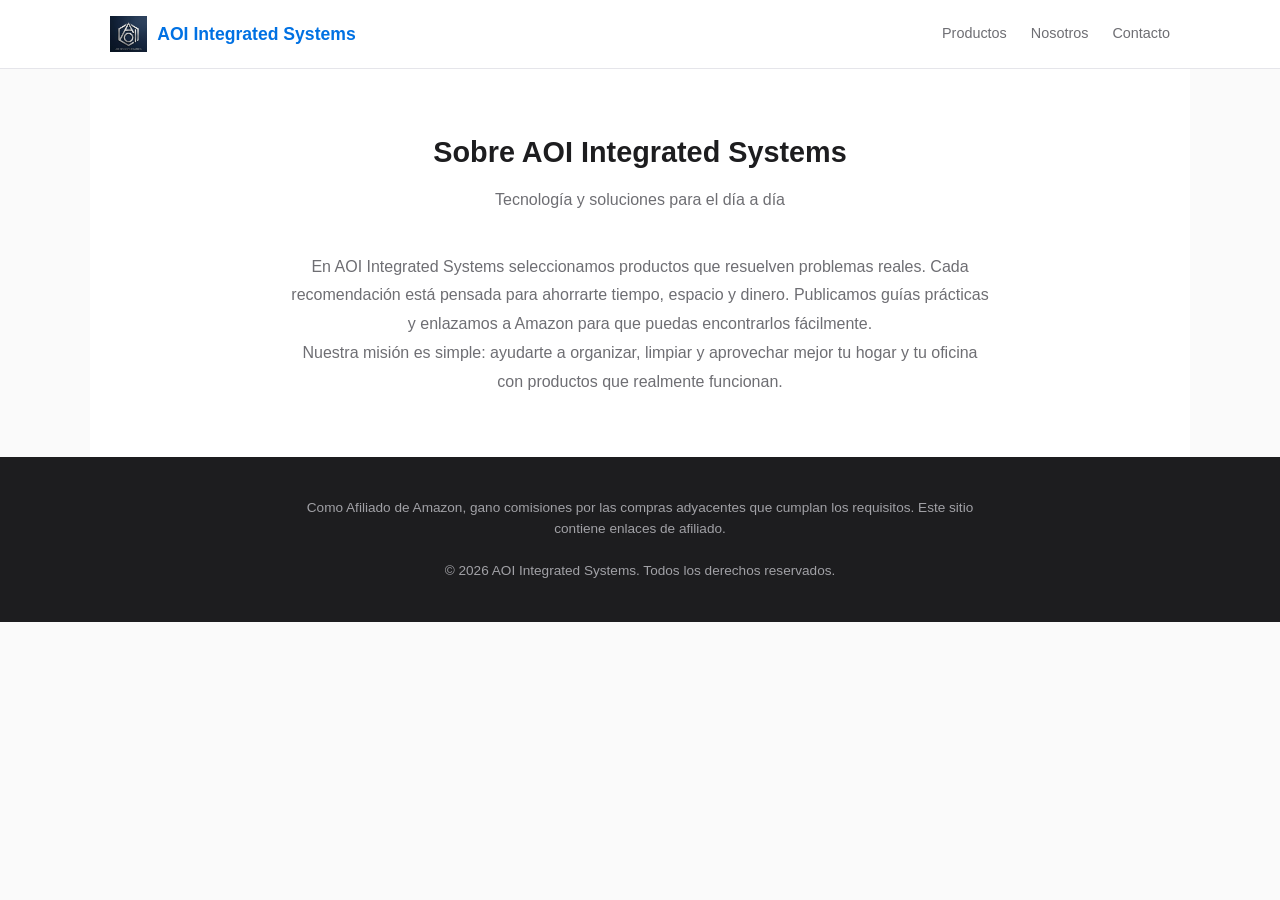
==== nosotros.html @ bb943eaf "pagina web" ====
﻿<!DOCTYPE html>
<html lang="es">
<head>
<meta charset="UTF-8">
<meta name="viewport" content="width=device-width, initial-scale=1.0">
<title>Sobre Nosotros | AOI Integrated Systems</title>
<link rel="icon" type="image/png" href="img/favicon.png">
<link rel="stylesheet" href="css/style.css">
</head>
<body>

<nav class="nav">
<div class="nav-inner">
<a href="index.html" class="logo">
<img src="img/logo.png" alt="AOI Integrated Systems">
<span>AOI Integrated Systems</span>
</a>
<div class="nav-links">
<a href="productos.html">Productos</a>
<a href="nosotros.html">Nosotros</a>
<a href="index.html#contacto">Contacto</a>
</div>
</div>
</nav>

<section class="section about">
<h2>Sobre AOI Integrated Systems</h2>
<p class="subtitle">Tecnología y soluciones para el día a día</p>
<div class="about-content">
<p>En AOI Integrated Systems seleccionamos productos que resuelven problemas reales. Cada recomendación está pensada para ahorrarte tiempo, espacio y dinero. Publicamos guías prácticas y enlazamos a Amazon para que puedas encontrarlos fácilmente.</p>
<p>Nuestra misión es simple: ayudarte a organizar, limpiar y aprovechar mejor tu hogar y tu oficina con productos que realmente funcionan.</p>
</div>
</section>

<footer>
<p class="disclosure">Como Afiliado de Amazon, gano comisiones por las compras adyacentes que cumplan los requisitos. Este sitio contiene enlaces de afiliado.</p>
<p>© 2026 AOI Integrated Systems. Todos los derechos reservados.</p>
</footer>

<script src="js/main.js"></script>
</body>
</html>
---- css/style.css ----
﻿* { margin: 0; padding: 0; box-sizing: border-box; }
body { font-family: -apple-system, BlinkMacSystemFont, 'Segoe UI', Roboto, sans-serif; background: #fafafa; color: #1d1d1f; line-height: 1.6; }
a { text-decoration: none; color: inherit; }
.nav { background: #fff; border-bottom: 1px solid #e5e5ea; position: sticky; top: 0; z-index: 100; }
.nav-inner { max-width: 1100px; margin: 0 auto; padding: 16px 20px; display: flex; justify-content: space-between; align-items: center; }
.logo { display: flex; align-items: center; gap: 10px; font-weight: 700; font-size: 1.1rem; color: #1d1d1f; }
.logo img { height: 36px; }
.logo span { color: #0071e3; }
.nav-links { display: flex; gap: 24px; font-size: 0.9rem; color: #6e6e73; }
.nav-links a:hover { color: #0071e3; }
.hero { background: linear-gradient(135deg, #1d1d1f 0%, #2d2d30 100%); color: #fff; padding: 80px 20px; text-align: center; }
.hero h1 { font-size: 2.5rem; margin-bottom: 16px; line-height: 1.2; }
.hero p { font-size: 1.1rem; color: #a1a1a6; max-width: 600px; margin: 0 auto 32px; }
.btn-primary { display: inline-block; background: #0071e3; color: #fff; padding: 14px 32px; border-radius: 12px; font-weight: 600; font-size: 1rem; transition: background 0.2s; }
.btn-primary:hover { background: #0077ed; }
.btn-secondary { display: inline-block; background: transparent; color: #0071e3; padding: 12px 24px; border: 2px solid #0071e3; border-radius: 10px; font-weight: 600; font-size: 0.95rem; transition: all 0.2s; margin-top: 20px; }
.btn-secondary:hover { background: #0071e3; color: #fff; }
.section { max-width: 1100px; margin: 0 auto; padding: 60px 20px; }
.section h2 { font-size: 1.8rem; margin-bottom: 12px; text-align: center; }
.section .subtitle { text-align: center; color: #6e6e73; margin-bottom: 40px; font-size: 1rem; }
.about { background: #fff; }
.about-content { max-width: 700px; margin: 0 auto; text-align: center; color: #6e6e73; font-size: 1rem; line-height: 1.8; }
.grid { display: grid; grid-template-columns: repeat(auto-fill, minmax(260px, 1fr)); gap: 24px; }
.card { background: #fff; border-radius: 16px; overflow: hidden; box-shadow: 0 2px 12px rgba(0,0,0,0.06); transition: transform 0.2s, box-shadow 0.2s; display: flex; flex-direction: column; }
.card:hover { transform: translateY(-4px); box-shadow: 0 8px 24px rgba(0,0,0,0.1); }
.card img { width: 100%; height: 220px; object-fit: cover; background: #e5e5ea; }
.card-body { padding: 20px; flex: 1; display: flex; flex-direction: column; }
.card .tag { display: inline-block; background: #e8f0fe; color: #0071e3; font-size: 0.75rem; font-weight: 600; padding: 4px 10px; border-radius: 20px; margin-bottom: 10px; align-self: flex-start; }
.card h3 { font-size: 1.05rem; margin-bottom: 8px; line-height: 1.3; }
.card p { font-size: 0.9rem; color: #6e6e73; margin-bottom: 16px; flex: 1; }
.btn { display: inline-block; background: #0071e3; color: #fff; text-decoration: none; padding: 10px 18px; border-radius: 10px; text-align: center; font-weight: 600; font-size: 0.9rem; transition: background 0.2s; }
.btn:hover { background: #0077ed; }
.blog { background: #f5f5f7; }
.blog-grid { display: grid; grid-template-columns: repeat(auto-fill, minmax(280px, 1fr)); gap: 20px; }
.blog-card { background: #fff; padding: 24px; border-radius: 14px; box-shadow: 0 2px 8px rgba(0,0,0,0.05); transition: transform 0.2s; }
.blog-card:hover { transform: translateY(-3px); }
.blog-card h4 { font-size: 1rem; margin-bottom: 8px; line-height: 1.4; }
.blog-card p { font-size: 0.85rem; color: #6e6e73; margin-bottom: 12px; }
.blog-card .read { color: #0071e3; font-size: 0.85rem; font-weight: 600; }
.contact { background: #fff; text-align: center; }
.contact p { color: #6e6e73; margin-bottom: 24px; }
.social { display: flex; justify-content: center; gap: 16px; flex-wrap: wrap; }
.social a { display: inline-block; padding: 10px 20px; border: 1px solid #e5e5ea; border-radius: 10px; font-size: 0.9rem; color: #1d1d1f; transition: all 0.2s; }
.social a:hover { border-color: #0071e3; color: #0071e3; }
footer { background: #1d1d1f; color: #a1a1a6; padding: 40px 20px; text-align: center; font-size: 0.85rem; }
footer .disclosure { max-width: 700px; margin: 0 auto 20px; line-height: 1.6; }
@media (max-width: 768px) {
  .hero h1 { font-size: 1.8rem; }
  .nav-links { display: none; }
  .section h2 { font-size: 1.5rem; }
}
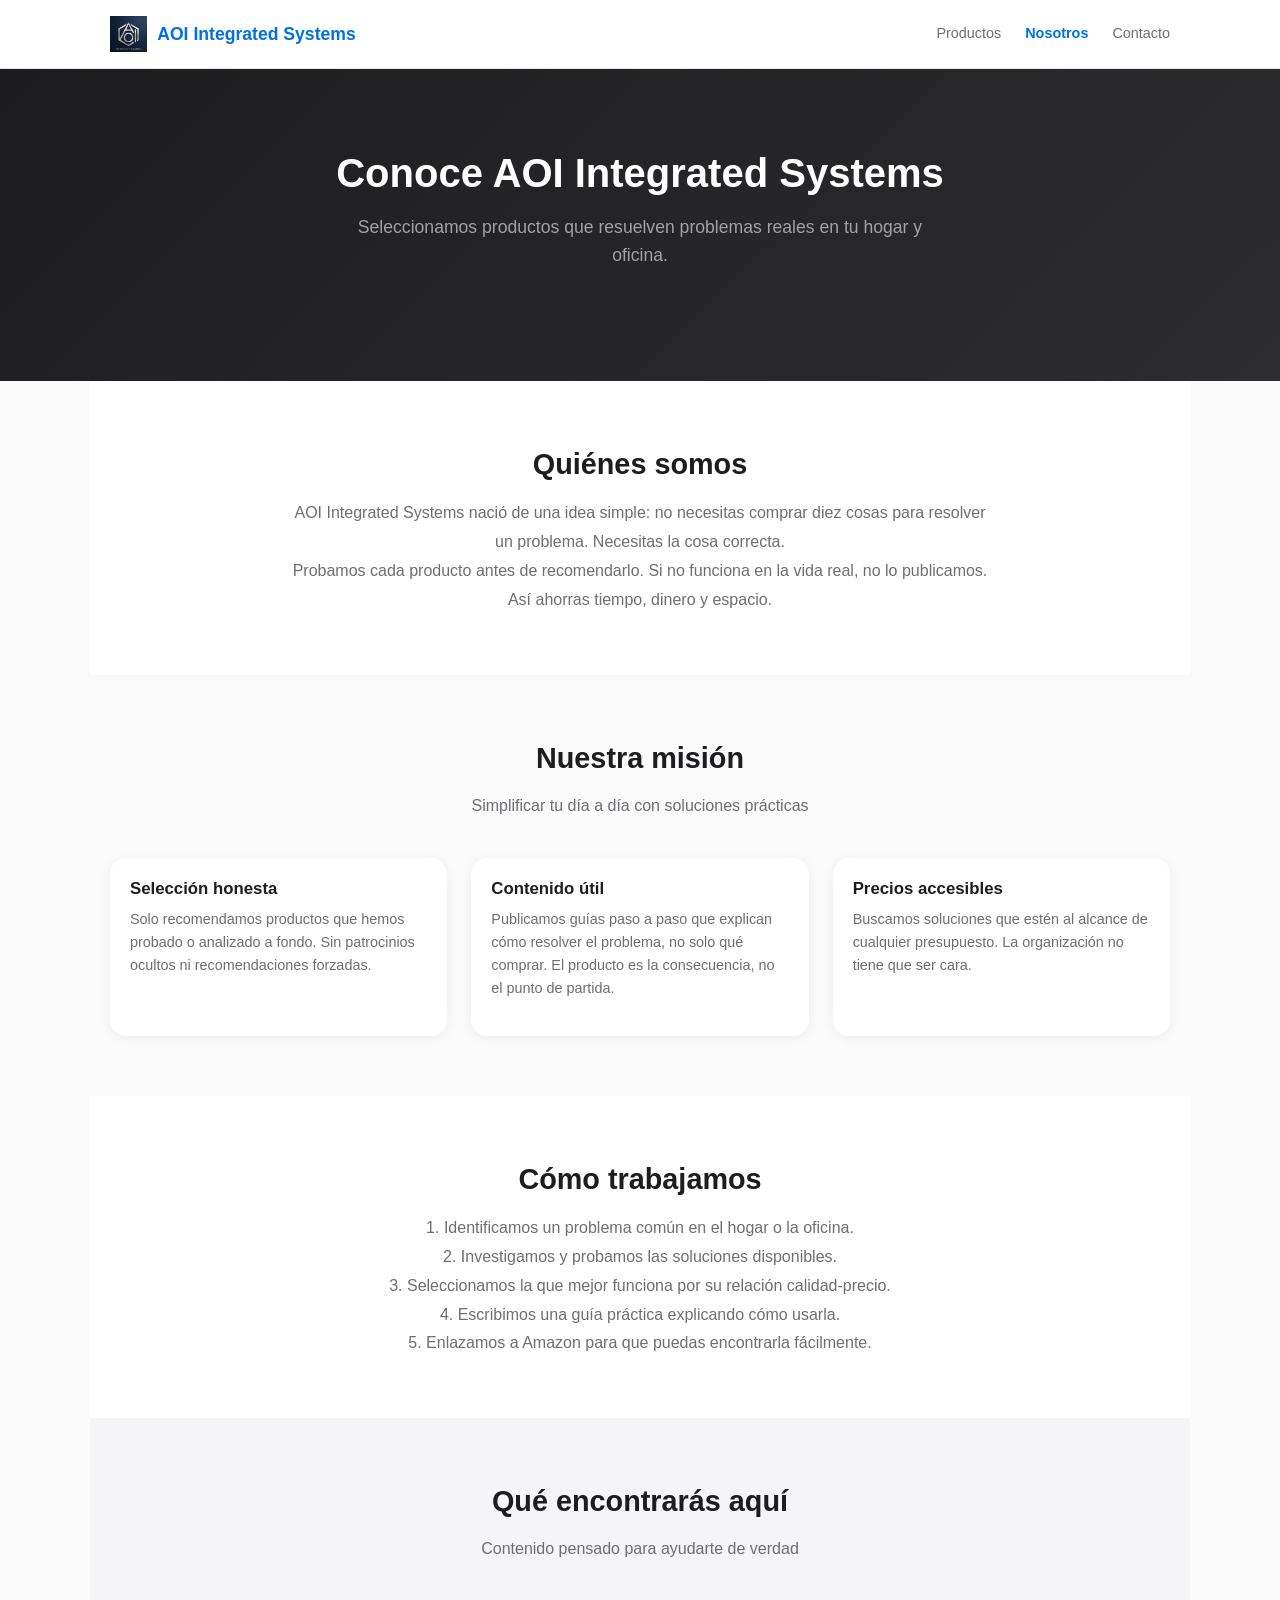
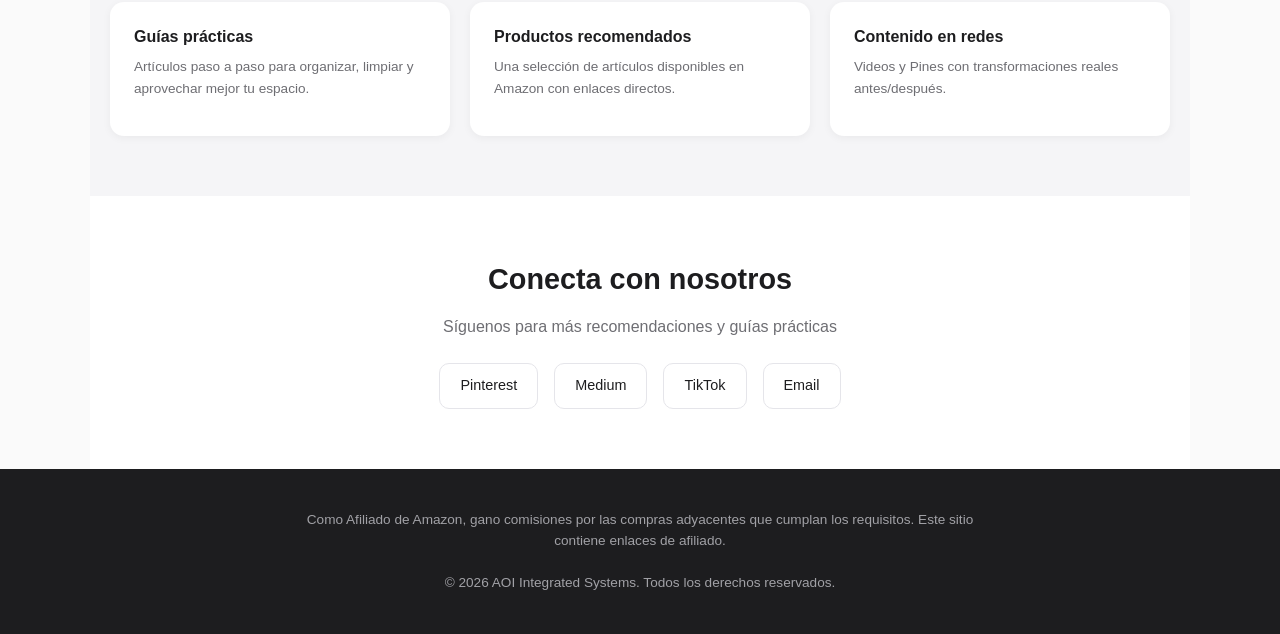
==== commit 5b7cbb72: "mejoras" ====
--- a/nosotros.html
+++ b/nosotros.html
@@ -4,39 +4,92 @@
 <meta charset="UTF-8">
 <meta name="viewport" content="width=device-width, initial-scale=1.0">
 <title>Sobre Nosotros | AOI Integrated Systems</title>
+<meta name="description" content="Conoce la misión, los valores y el proceso de AOI Integrated Systems.">
 <link rel="icon" type="image/png" href="img/favicon.png">
 <link rel="stylesheet" href="css/style.css">
 </head>
 <body>
 
-<nav class="nav">
-<div class="nav-inner">
-<a href="index.html" class="logo">
-<img src="img/logo.png" alt="AOI Integrated Systems">
-<span>AOI Integrated Systems</span>
-</a>
-<div class="nav-links">
-<a href="productos.html">Productos</a>
-<a href="nosotros.html">Nosotros</a>
-<a href="index.html#contacto">Contacto</a>
-</div>
-</div>
-</nav>
+<section class="hero">
+<h1>Conoce AOI Integrated Systems</h1>
+<p>Seleccionamos productos que resuelven problemas reales en tu hogar y oficina.</p>
+</section>
 
 <section class="section about">
-<h2>Sobre AOI Integrated Systems</h2>
-<p class="subtitle">Tecnología y soluciones para el día a día</p>
+<h2>Quiénes somos</h2>
 <div class="about-content">
-<p>En AOI Integrated Systems seleccionamos productos que resuelven problemas reales. Cada recomendación está pensada para ahorrarte tiempo, espacio y dinero. Publicamos guías prácticas y enlazamos a Amazon para que puedas encontrarlos fácilmente.</p>
-<p>Nuestra misión es simple: ayudarte a organizar, limpiar y aprovechar mejor tu hogar y tu oficina con productos que realmente funcionan.</p>
+<p>AOI Integrated Systems nació de una idea simple: no necesitas comprar diez cosas para resolver un problema. Necesitas la cosa correcta.</p>
+<p>Probamos cada producto antes de recomendarlo. Si no funciona en la vida real, no lo publicamos. Así ahorras tiempo, dinero y espacio.</p>
 </div>
 </section>
 
-<footer>
-<p class="disclosure">Como Afiliado de Amazon, gano comisiones por las compras adyacentes que cumplan los requisitos. Este sitio contiene enlaces de afiliado.</p>
-<p>© 2026 AOI Integrated Systems. Todos los derechos reservados.</p>
-</footer>
+<section class="section">
+<h2>Nuestra misión</h2>
+<p class="subtitle">Simplificar tu día a día con soluciones prácticas</p>
+<div class="grid">
+<div class="card">
+<div class="card-body">
+<h3>Selección honesta</h3>
+<p>Solo recomendamos productos que hemos probado o analizado a fondo. Sin patrocinios ocultos ni recomendaciones forzadas.</p>
+</div>
+</div>
+<div class="card">
+<div class="card-body">
+<h3>Contenido útil</h3>
+<p>Publicamos guías paso a paso que explican cómo resolver el problema, no solo qué comprar. El producto es la consecuencia, no el punto de partida.</p>
+</div>
+</div>
+<div class="card">
+<div class="card-body">
+<h3>Precios accesibles</h3>
+<p>Buscamos soluciones que estén al alcance de cualquier presupuesto. La organización no tiene que ser cara.</p>
+</div>
+</div>
+</div>
+</section>
 
+<section class="section about">
+<h2>Cómo trabajamos</h2>
+<div class="about-content">
+<p>1. Identificamos un problema común en el hogar o la oficina.</p>
+<p>2. Investigamos y probamos las soluciones disponibles.</p>
+<p>3. Seleccionamos la que mejor funciona por su relación calidad-precio.</p>
+<p>4. Escribimos una guía práctica explicando cómo usarla.</p>
+<p>5. Enlazamos a Amazon para que puedas encontrarla fácilmente.</p>
+</div>
+</section>
+
+<section class="section blog">
+<h2>Qué encontrarás aquí</h2>
+<p class="subtitle">Contenido pensado para ayudarte de verdad</p>
+<div class="blog-grid">
+<div class="blog-card">
+<h4>Guías prácticas</h4>
+<p>Artículos paso a paso para organizar, limpiar y aprovechar mejor tu espacio.</p>
+</div>
+<div class="blog-card">
+<h4>Productos recomendados</h4>
+<p>Una selección de artículos disponibles en Amazon con enlaces directos.</p>
+</div>
+<div class="blog-card">
+<h4>Contenido en redes</h4>
+<p>Videos y Pines con transformaciones reales antes/después.</p>
+</div>
+</div>
+</section>
+
+<section class="section contact">
+<h2>Conecta con nosotros</h2>
+<p>Síguenos para más recomendaciones y guías prácticas</p>
+<div class="social">
+<a href="TU_PINTEREST" target="_blank" rel="noopener">Pinterest</a>
+<a href="TU_MEDIUM" target="_blank" rel="noopener">Medium</a>
+<a href="TU_TIKTOK" target="_blank" rel="noopener">TikTok</a>
+<a href="mailto:TU_EMAIL">Email</a>
+</div>
+</section>
+
+<script src="js/layout.js"></script>
 <script src="js/main.js"></script>
 </body>
 </html>
--- a/css/style.css
+++ b/css/style.css
@@ -49,3 +49,5 @@
   .nav-links { display: none; }
   .section h2 { font-size: 1.5rem; }
 }
+
+.nav-links a.active { color: #0071e3; font-weight: 600; }
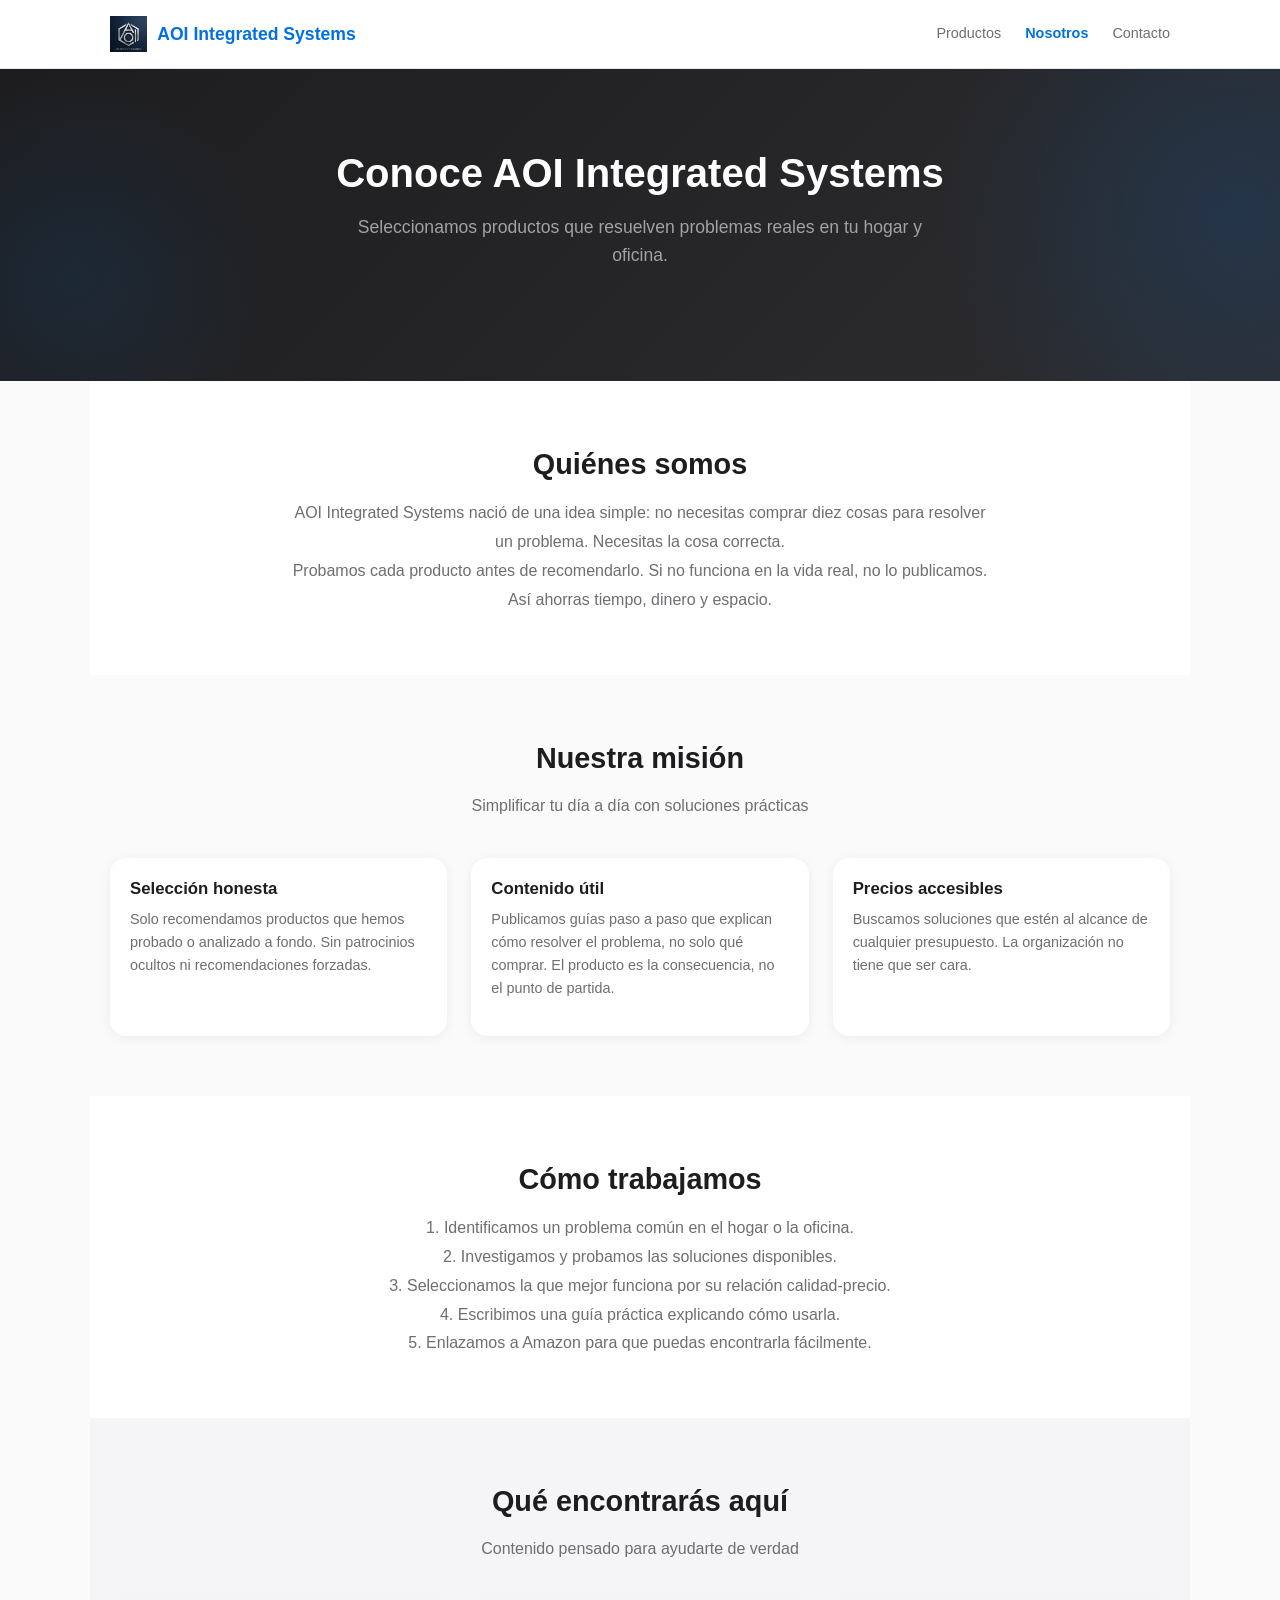
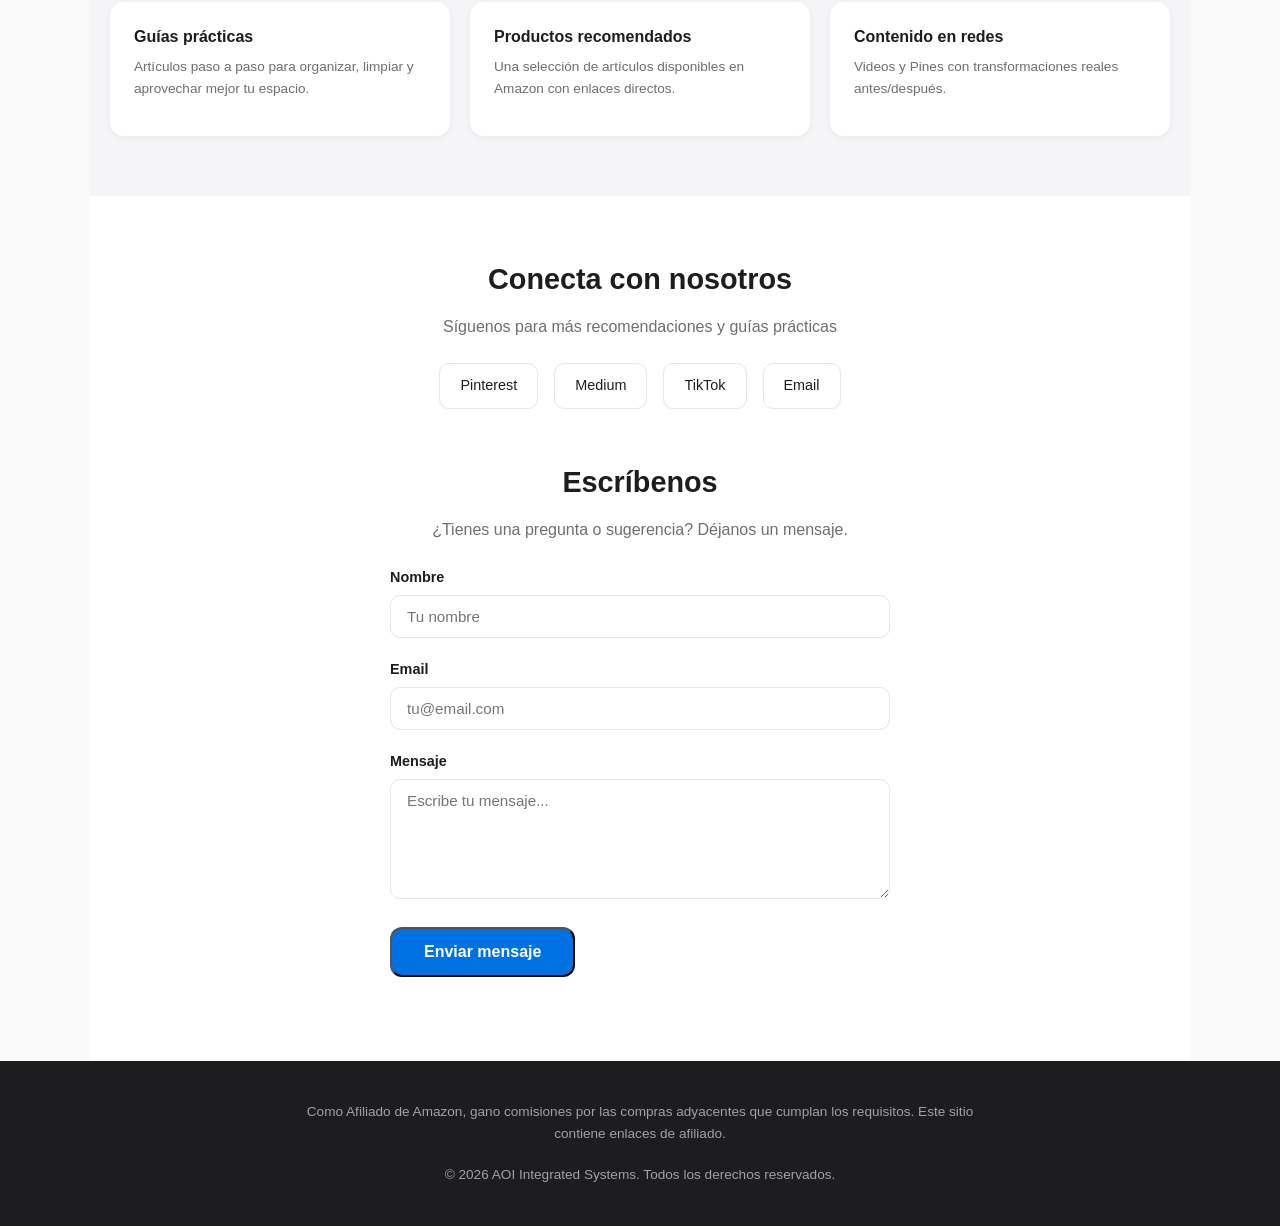
==== commit 9fe79d2c: "ajustes envio correo" ====
--- a/nosotros.html
+++ b/nosotros.html
@@ -78,18 +78,27 @@
 </div>
 </section>
 
-<section class="section contact">
+<section class="section contact" id="contacto">
 <h2>Conecta con nosotros</h2>
 <p>Síguenos para más recomendaciones y guías prácticas</p>
-<div class="social">
-<a href="TU_PINTEREST" target="_blank" rel="noopener">Pinterest</a>
-<a href="TU_MEDIUM" target="_blank" rel="noopener">Medium</a>
-<a href="TU_TIKTOK" target="_blank" rel="noopener">TikTok</a>
-<a href="mailto:TU_EMAIL">Email</a>
-</div>
+<div class="social" id="contacto-redes"></div>
+
+<h2 style="margin-top: 50px;">Escríbenos</h2>
+<p>¿Tienes una pregunta o sugerencia? Déjanos un mensaje.</p>
+<div id="formulario-contacto"></div>
 </section>
 
 <script src="js/layout.js"></script>
+<script src="js/productos.js"></script>
+<script src="js/guias.js"></script>
+<script src="js/contacto.js"></script>
+<script src="js/formulario.js"></script>
 <script src="js/main.js"></script>
+<script>
+  renderProductos('productos-destacados', 4);
+  renderGuias('guias-carrusel');
+  renderContacto('contacto-redes');
+  renderFormularioContacto('formulario-contacto');
+</script>
 </body>
 </html>
--- a/css/style.css
+++ b/css/style.css
@@ -8,9 +8,14 @@
 .logo span { color: #0071e3; }
 .nav-links { display: flex; gap: 24px; font-size: 0.9rem; color: #6e6e73; }
 .nav-links a:hover { color: #0071e3; }
-.hero { background: linear-gradient(135deg, #1d1d1f 0%, #2d2d30 100%); color: #fff; padding: 80px 20px; text-align: center; }
+.nav-links a.active { color: #0071e3; font-weight: 600; }
+.hero { background: linear-gradient(135deg, #1d1d1f 0%, #2d2d30 100%); color: #fff; padding: 80px 20px; text-align: center; position: relative; overflow: hidden; }
+.hero::before { content: ''; position: absolute; top: -50%; right: -20%; width: 600px; height: 600px; background: radial-gradient(circle, rgba(0,113,227,0.15) 0%, transparent 70%); border-radius: 50%; }
+.hero::after { content: ''; position: absolute; bottom: -30%; left: -10%; width: 400px; height: 400px; background: radial-gradient(circle, rgba(0,113,227,0.1) 0%, transparent 70%); border-radius: 50%; }
+.hero-content { position: relative; z-index: 2; }
 .hero h1 { font-size: 2.5rem; margin-bottom: 16px; line-height: 1.2; }
 .hero p { font-size: 1.1rem; color: #a1a1a6; max-width: 600px; margin: 0 auto 32px; }
+.hero .badge { display: inline-block; background: rgba(0,113,227,0.2); color: #4da3ff; padding: 6px 16px; border-radius: 20px; font-size: 0.85rem; font-weight: 600; margin-bottom: 20px; border: 1px solid rgba(0,113,227,0.3); }
 .btn-primary { display: inline-block; background: #0071e3; color: #fff; padding: 14px 32px; border-radius: 12px; font-weight: 600; font-size: 1rem; transition: background 0.2s; }
 .btn-primary:hover { background: #0077ed; }
 .btn-secondary { display: inline-block; background: transparent; color: #0071e3; padding: 12px 24px; border: 2px solid #0071e3; border-radius: 10px; font-weight: 600; font-size: 0.95rem; transition: all 0.2s; margin-top: 20px; }
@@ -21,13 +26,15 @@
 .about { background: #fff; }
 .about-content { max-width: 700px; margin: 0 auto; text-align: center; color: #6e6e73; font-size: 1rem; line-height: 1.8; }
 .grid { display: grid; grid-template-columns: repeat(auto-fill, minmax(260px, 1fr)); gap: 24px; }
-.card { background: #fff; border-radius: 16px; overflow: hidden; box-shadow: 0 2px 12px rgba(0,0,0,0.06); transition: transform 0.2s, box-shadow 0.2s; display: flex; flex-direction: column; }
+.card { background: #fff; border-radius: 16px; overflow: hidden; box-shadow: 0 2px 12px rgba(0,0,0,0.06); transition: transform 0.2s, box-shadow 0.2s; display: flex; flex-direction: column; position: relative; }
 .card:hover { transform: translateY(-4px); box-shadow: 0 8px 24px rgba(0,0,0,0.1); }
 .card img { width: 100%; height: 220px; object-fit: cover; background: #e5e5ea; }
 .card-body { padding: 20px; flex: 1; display: flex; flex-direction: column; }
 .card .tag { display: inline-block; background: #e8f0fe; color: #0071e3; font-size: 0.75rem; font-weight: 600; padding: 4px 10px; border-radius: 20px; margin-bottom: 10px; align-self: flex-start; }
 .card h3 { font-size: 1.05rem; margin-bottom: 8px; line-height: 1.3; }
 .card p { font-size: 0.9rem; color: #6e6e73; margin-bottom: 16px; flex: 1; }
+.card .badge-seller { position: absolute; top: 12px; right: 12px; background: #ff9500; color: #fff; font-size: 0.7rem; font-weight: 700; padding: 4px 10px; border-radius: 6px; z-index: 2; text-transform: uppercase; letter-spacing: 0.5px; }
+.card .badge-new { position: absolute; top: 12px; right: 12px; background: #34c759; color: #fff; font-size: 0.7rem; font-weight: 700; padding: 4px 10px; border-radius: 6px; z-index: 2; text-transform: uppercase; letter-spacing: 0.5px; }
 .btn { display: inline-block; background: #0071e3; color: #fff; text-decoration: none; padding: 10px 18px; border-radius: 10px; text-align: center; font-weight: 600; font-size: 0.9rem; transition: background 0.2s; }
 .btn:hover { background: #0077ed; }
 .blog { background: #f5f5f7; }
@@ -44,10 +51,44 @@
 .social a:hover { border-color: #0071e3; color: #0071e3; }
 footer { background: #1d1d1f; color: #a1a1a6; padding: 40px 20px; text-align: center; font-size: 0.85rem; }
 footer .disclosure { max-width: 700px; margin: 0 auto 20px; line-height: 1.6; }
+.testimonials { background: #fff; }
+.testimonial-grid { display: grid; grid-template-columns: repeat(auto-fill, minmax(280px, 1fr)); gap: 24px; max-width: 1000px; margin: 0 auto; }
+.testimonial { background: #fafafa; padding: 28px; border-radius: 16px; border: 1px solid #e5e5ea; }
+.testimonial .stars { color: #ff9500; font-size: 1rem; margin-bottom: 12px; letter-spacing: 2px; }
+.testimonial p { font-size: 0.95rem; color: #1d1d1f; line-height: 1.6; margin-bottom: 16px; font-style: italic; }
+.testimonial .author { font-size: 0.85rem; color: #6e6e73; font-weight: 600; }
+.carousel-section { background: #f5f5f7; overflow: hidden; }
+.carousel-wrapper { position: relative; max-width: 1100px; margin: 0 auto; overflow: hidden; padding: 10px 0; }
+.carousel-track { display: flex; gap: 16px; animation: scroll 40s linear infinite; width: max-content; }
+.carousel-wrapper:hover .carousel-track { animation-play-state: paused; }
+.carousel-card { flex: 0 0 240px; background: #fff; padding: 20px; border-radius: 14px; box-shadow: 0 2px 8px rgba(0,0,0,0.05); transition: transform 0.2s; }
+.carousel-card:hover { transform: translateY(-4px); box-shadow: 0 6px 20px rgba(0,0,0,0.1); }
+.carousel-card h4 { font-size: 0.95rem; margin-bottom: 8px; line-height: 1.4; color: #1d1d1f; }
+.carousel-card p { font-size: 0.8rem; color: #6e6e73; margin-bottom: 12px; line-height: 1.5; }
+.carousel-card .read { color: #0071e3; font-size: 0.8rem; font-weight: 600; }
+@keyframes scroll { 0% { transform: translateX(0); } 100% { transform: translateX(-50%); } }
+.carousel-wrapper::before, .carousel-wrapper::after { content: ''; position: absolute; top: 0; bottom: 0; width: 60px; z-index: 2; pointer-events: none; }
+.carousel-wrapper::before { left: 0; background: linear-gradient(to right, #f5f5f7, transparent); }
+.carousel-wrapper::after { right: 0; background: linear-gradient(to left, #f5f5f7, transparent); }
+.menu-toggle { display: none; background: none; border: none; cursor: pointer; padding: 8px; flex-direction: column; gap: 5px; }
+.menu-toggle span { display: block; width: 24px; height: 2px; background: #1d1d1f; transition: 0.3s; }
+.menu-toggle.open span:nth-child(1) { transform: rotate(45deg) translate(5px, 5px); }
+.menu-toggle.open span:nth-child(2) { opacity: 0; }
+.menu-toggle.open span:nth-child(3) { transform: rotate(-45deg) translate(5px, -5px); }
+.contact-form { max-width: 500px; margin: 0 auto; text-align: left; }
+.form-group { margin-bottom: 20px; }
+.form-group label { display: block; font-size: 0.9rem; font-weight: 600; color: #1d1d1f; margin-bottom: 6px; }
+.form-group input, .form-group textarea { width: 100%; padding: 12px 16px; border: 1px solid #e5e5ea; border-radius: 10px; font-size: 0.95rem; font-family: inherit; background: #fff; transition: border-color 0.2s; }
+.form-group input:focus, .form-group textarea:focus { outline: none; border-color: #0071e3; }
+.form-group textarea { resize: vertical; min-height: 120px; }
+.form-status { margin-top: 16px; font-size: 0.9rem; text-align: center; }
+.form-status.success { color: #34c759; }
+.form-status.error { color: #ff3b30; }
 @media (max-width: 768px) {
   .hero h1 { font-size: 1.8rem; }
-  .nav-links { display: none; }
   .section h2 { font-size: 1.5rem; }
+  .menu-toggle { display: flex; }
+  .nav-links { display: none; position: absolute; top: 100%; left: 0; right: 0; background: #fff; flex-direction: column; padding: 20px; gap: 16px; border-bottom: 1px solid #e5e5ea; box-shadow: 0 4px 12px rgba(0,0,0,0.08); }
+  .nav-links.open { display: flex; }
+  .nav { position: relative; }
 }
-
-.nav-links a.active { color: #0071e3; font-weight: 600; }
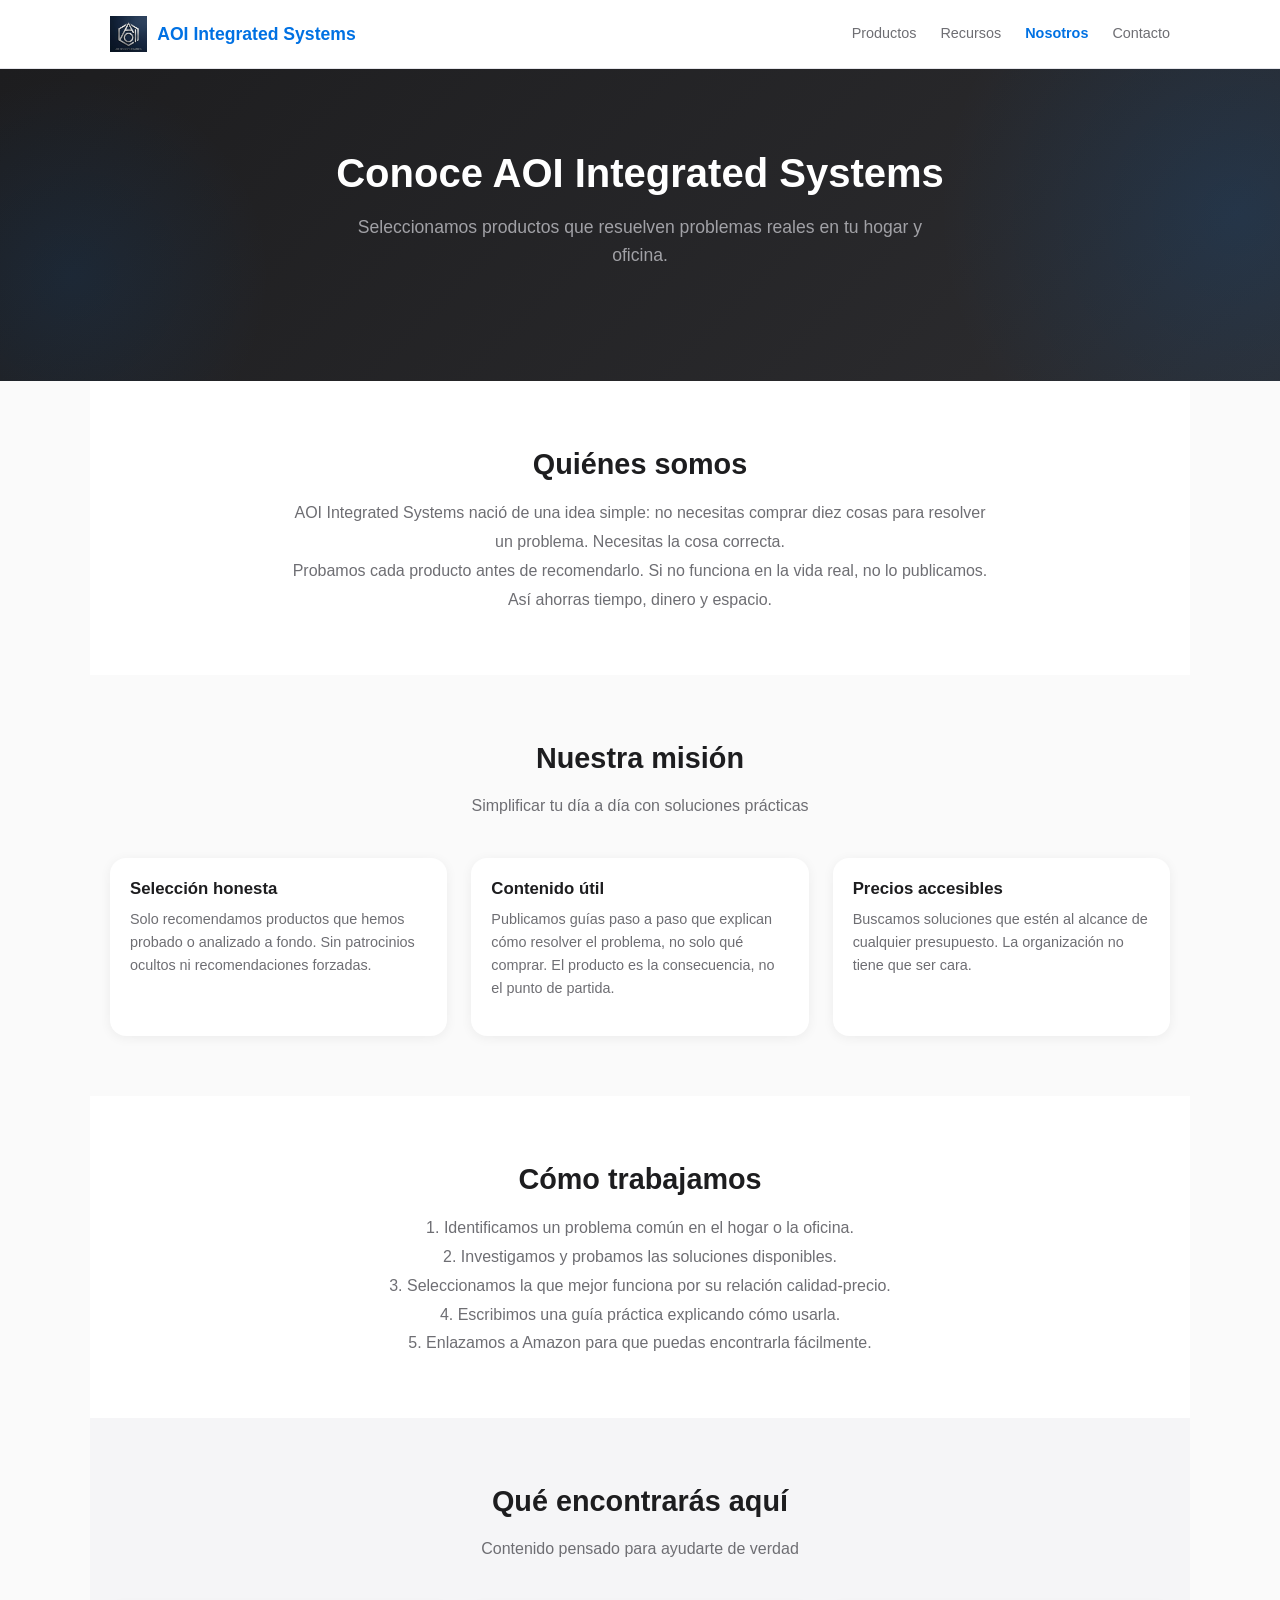
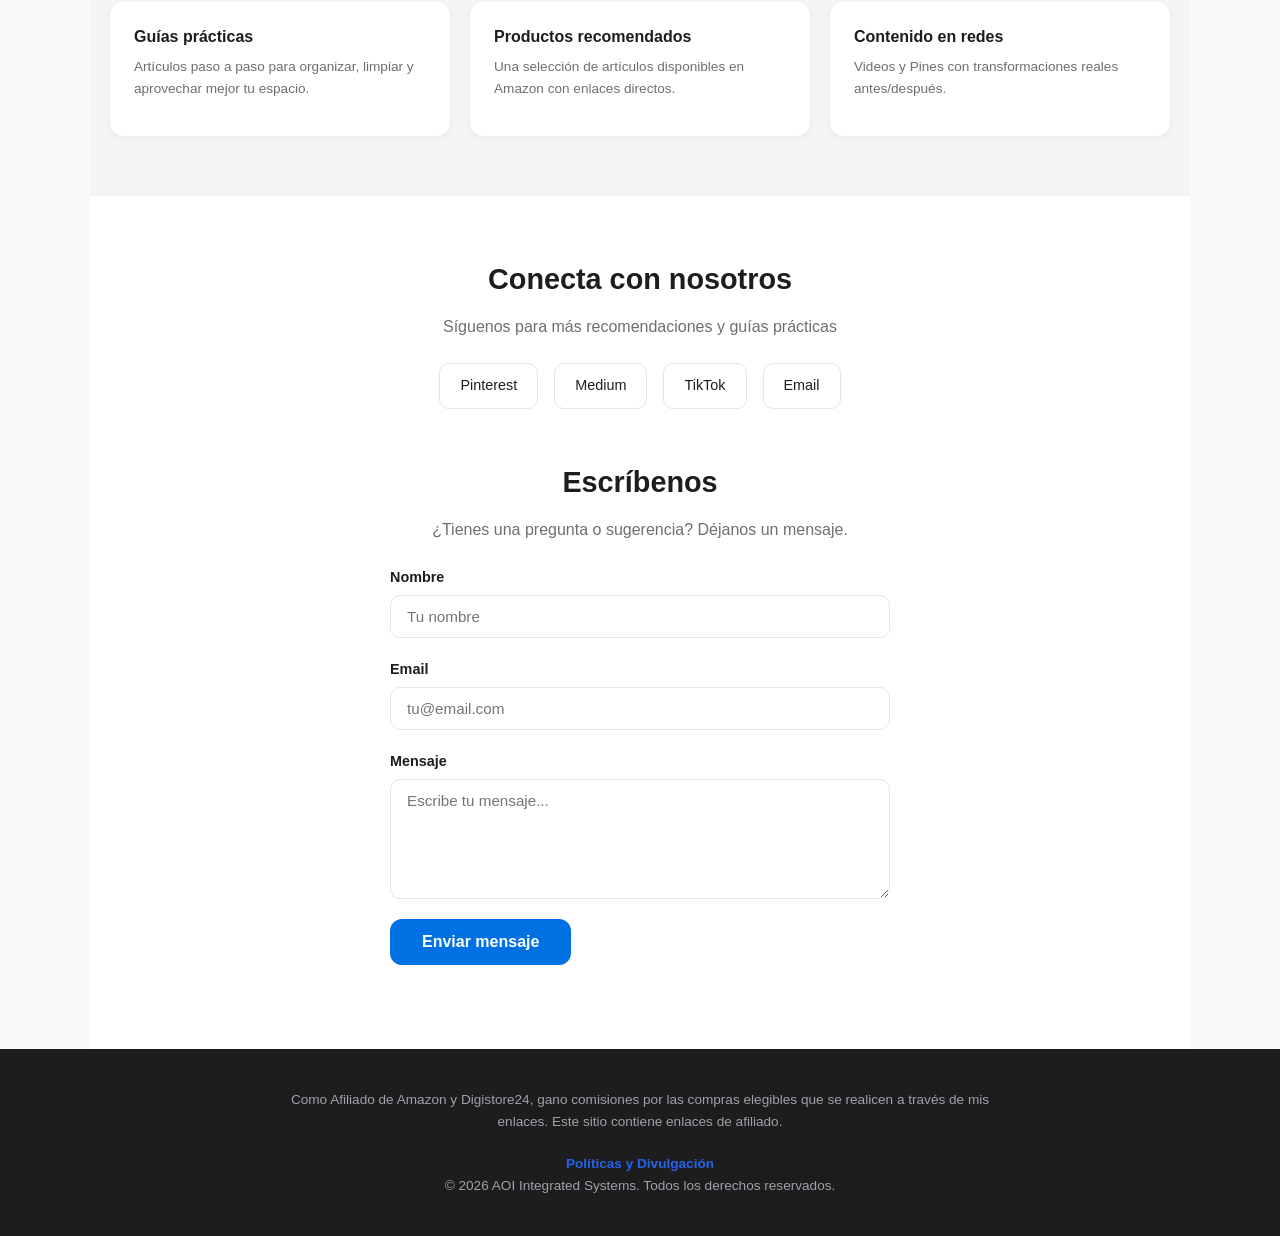
==== commit 6e17d2a5: "implementamos tag manager" ====
--- a/nosotros.html
+++ b/nosotros.html
@@ -1,6 +1,13 @@
 ﻿<!DOCTYPE html>
 <html lang="es">
 <head>
+  <!-- Google Tag Manager -->
+<script>(function(w,d,s,l,i){w[l]=w[l]||[];w[l].push({'gtm.start':
+new Date().getTime(),event:'gtm.js'});var f=d.getElementsByTagName(s)[0],
+j=d.createElement(s),dl=l!='dataLayer'?'&l='+l:'';j.async=true;j.src=
+'https://www.googletagmanager.com/gtm.js?id='+i+dl;f.parentNode.insertBefore(j,f);
+})(window,document,'script','dataLayer','GTM-NTPRTN28');</script>
+<!-- End Google Tag Manager -->
 <meta charset="UTF-8">
 <meta name="viewport" content="width=device-width, initial-scale=1.0">
 <title>Sobre Nosotros | AOI Integrated Systems</title>
@@ -9,7 +16,10 @@
 <link rel="stylesheet" href="css/style.css">
 </head>
 <body>
-
+<!-- Google Tag Manager (noscript) -->
+<noscript><iframe src="https://www.googletagmanager.com/ns.html?id=GTM-NTPRTN28"
+height="0" width="0" style="display:none;visibility:hidden"></iframe></noscript>
+<!-- End Google Tag Manager (noscript) -->
 <section class="hero">
 <h1>Conoce AOI Integrated Systems</h1>
 <p>Seleccionamos productos que resuelven problemas reales en tu hogar y oficina.</p>
--- a/css/style.css
+++ b/css/style.css
@@ -92,3 +92,17 @@
   .nav-links.open { display: flex; }
   .nav { position: relative; }
 }
+
+/* FORMULARIO DE CONTACTO - FORZADO */
+.contact-form { max-width: 500px; margin: 0 auto; text-align: left; display: block; }
+.contact-form .form-group { margin-bottom: 20px; display: block; }
+.contact-form .form-group label { display: block; font-size: 0.9rem; font-weight: 600; color: #1d1d1f; margin-bottom: 6px; width: 100%; }
+.contact-form .form-group input,
+.contact-form .form-group textarea { display: block; width: 100%; padding: 12px 16px; border: 1px solid #e5e5ea; border-radius: 10px; font-size: 0.95rem; font-family: inherit; background: #fff; transition: border-color 0.2s; box-sizing: border-box; }
+.contact-form .form-group input:focus,
+.contact-form .form-group textarea:focus { outline: none; border-color: #0071e3; }
+.contact-form .form-group textarea { resize: vertical; min-height: 120px; }
+.contact-form .btn-primary { border: none; cursor: pointer; }
+.contact-form .form-status { margin-top: 16px; font-size: 0.9rem; text-align: center; }
+.contact-form .form-status.success { color: #34c759; }
+.contact-form .form-status.error { color: #ff3b30; }
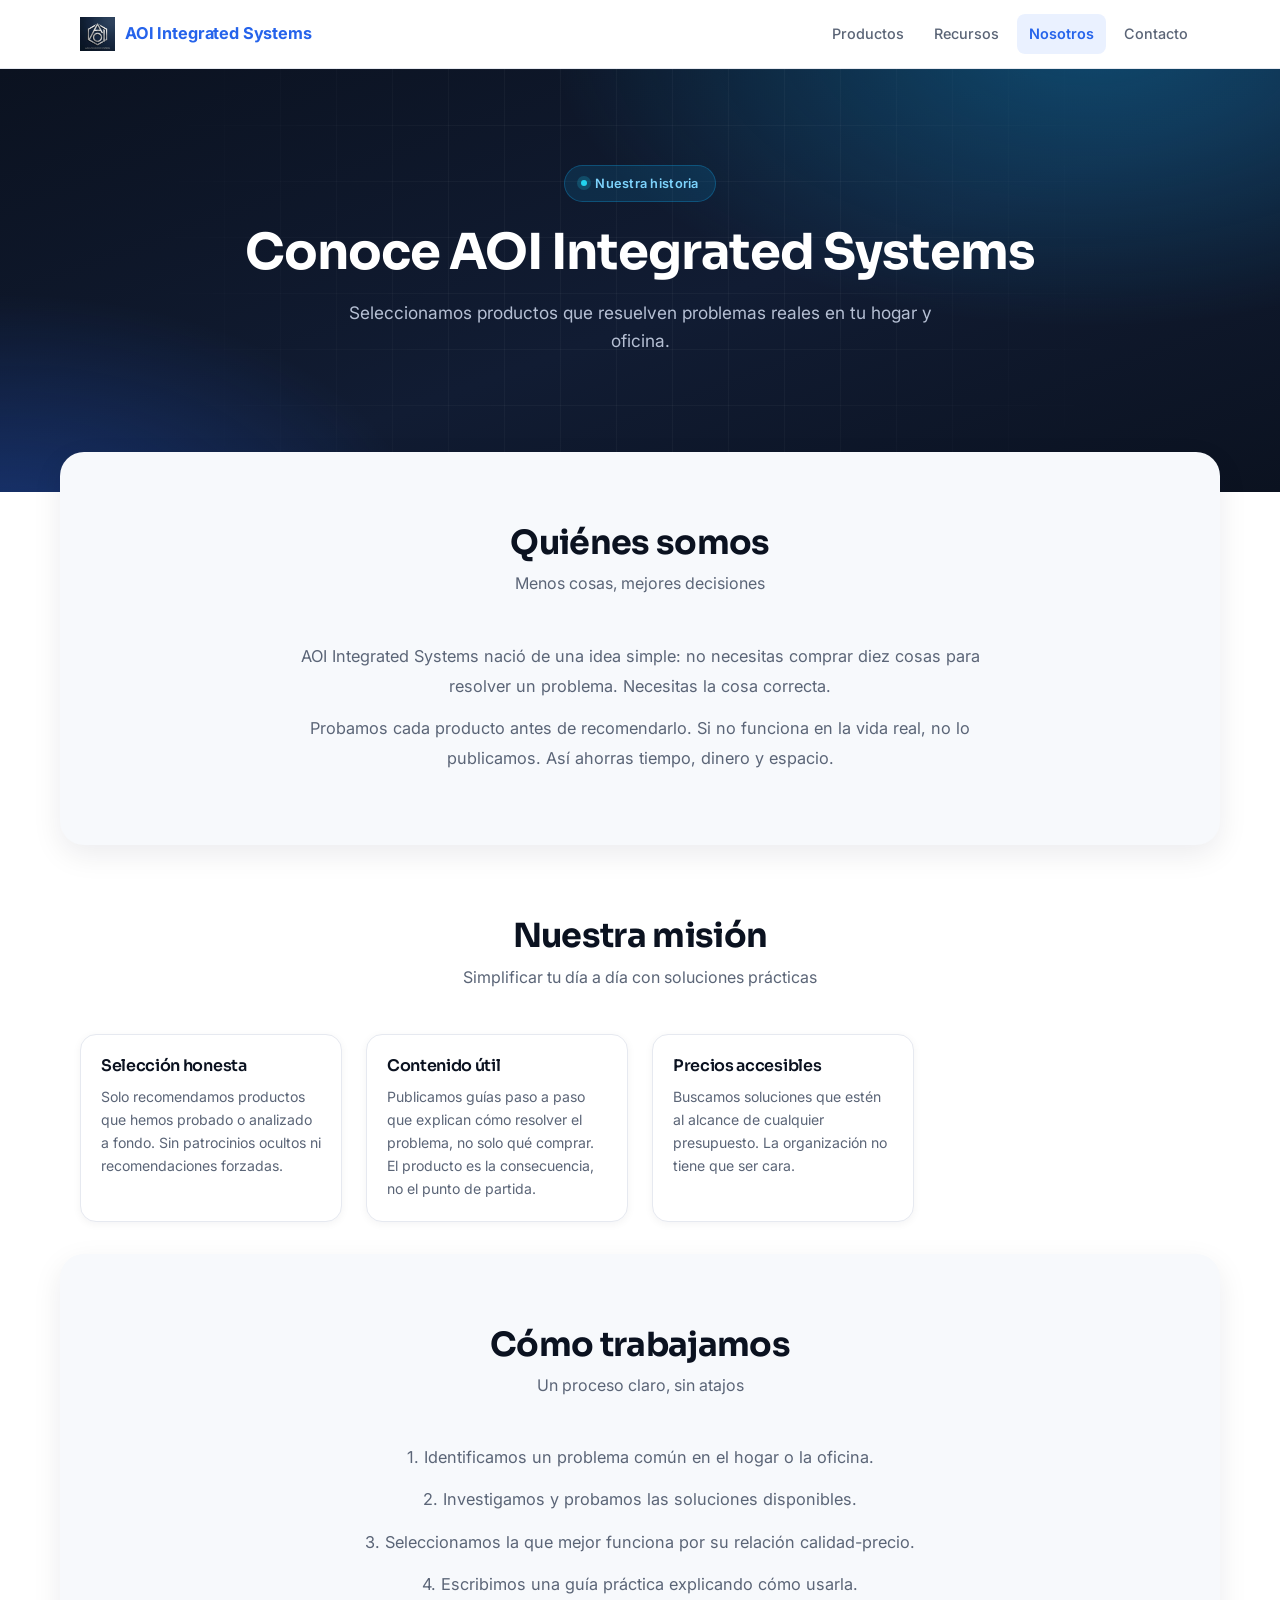
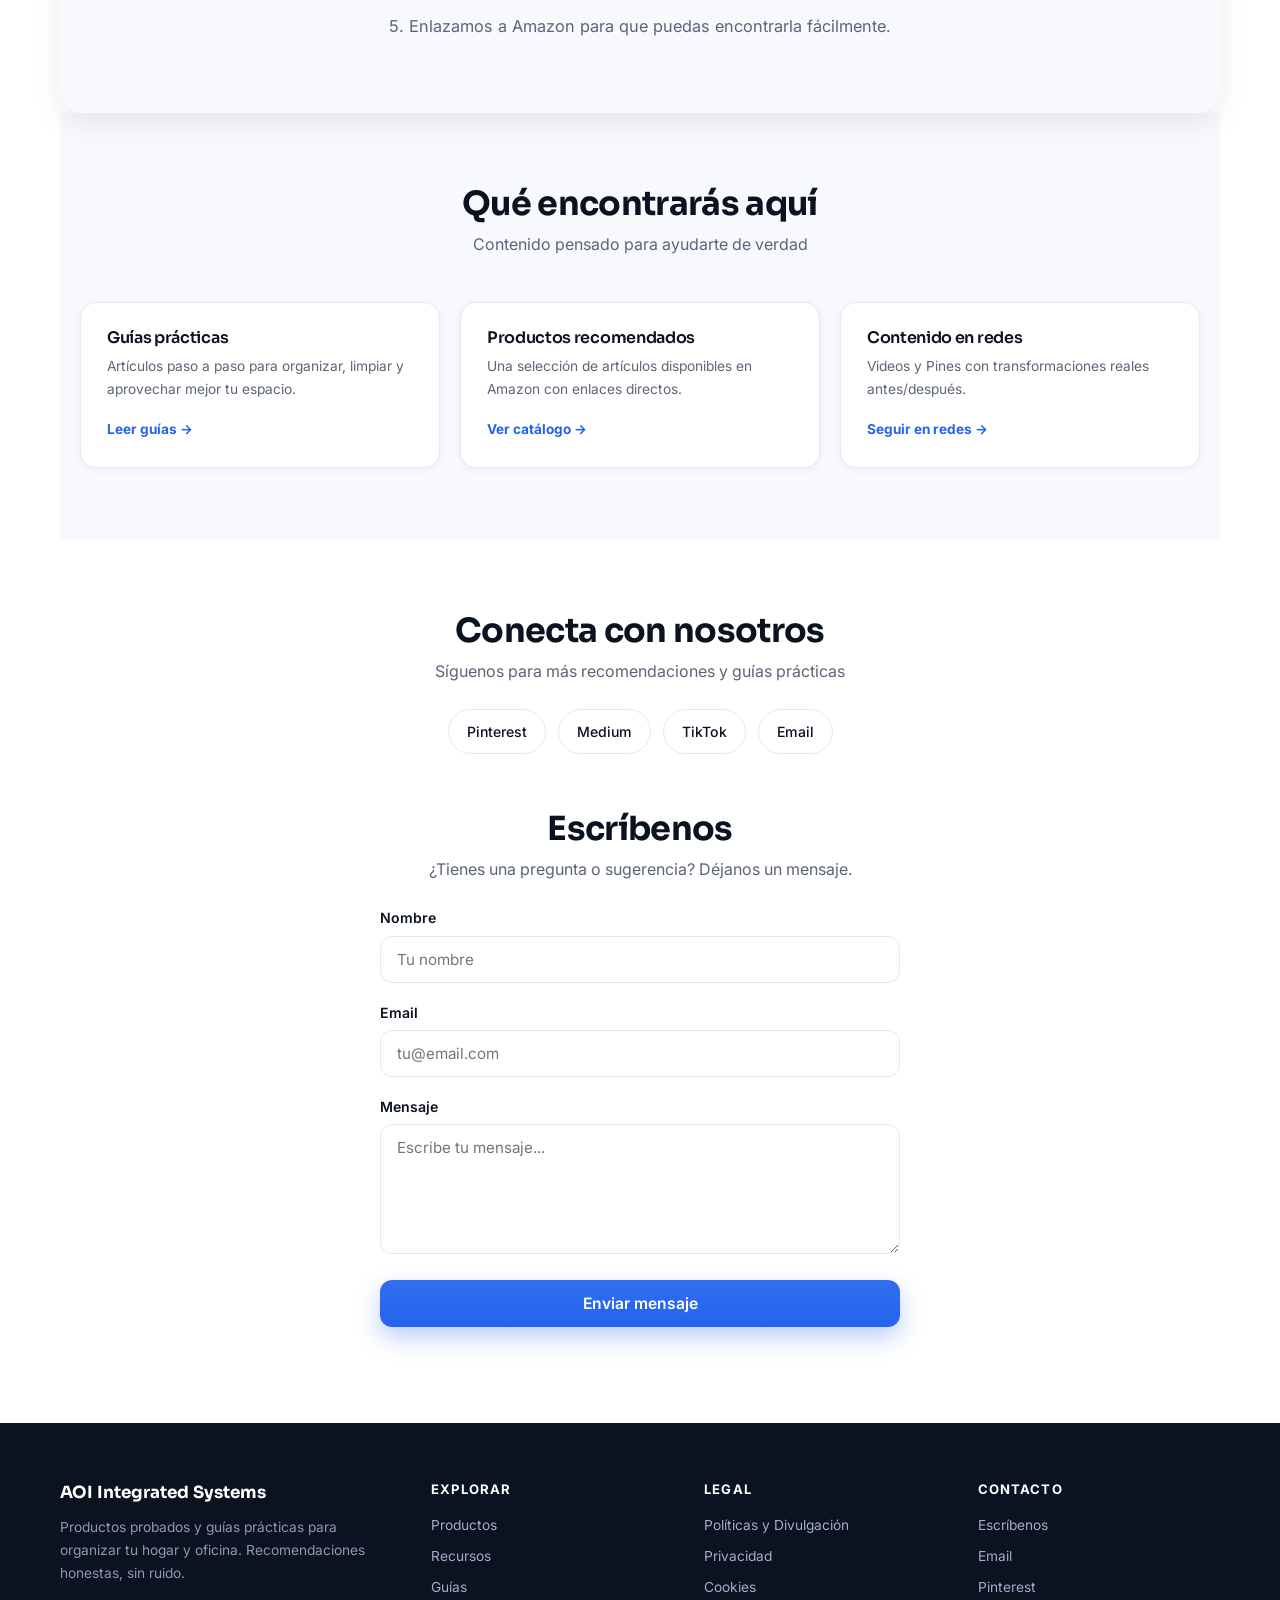
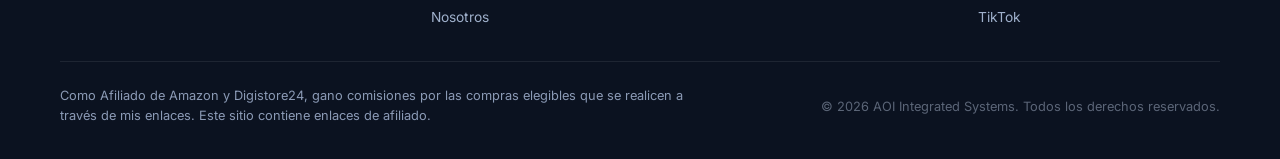
==== commit 34a5ce45: "nueva version" ====
--- a/nosotros.html
+++ b/nosotros.html
@@ -2,100 +2,114 @@
 <html lang="es">
 <head>
   <!-- Google Tag Manager -->
-<script>(function(w,d,s,l,i){w[l]=w[l]||[];w[l].push({'gtm.start':
-new Date().getTime(),event:'gtm.js'});var f=d.getElementsByTagName(s)[0],
-j=d.createElement(s),dl=l!='dataLayer'?'&l='+l:'';j.async=true;j.src=
-'https://www.googletagmanager.com/gtm.js?id='+i+dl;f.parentNode.insertBefore(j,f);
-})(window,document,'script','dataLayer','GTM-NTPRTN28');</script>
-<!-- End Google Tag Manager -->
-<meta charset="UTF-8">
-<meta name="viewport" content="width=device-width, initial-scale=1.0">
-<title>Sobre Nosotros | AOI Integrated Systems</title>
-<meta name="description" content="Conoce la misión, los valores y el proceso de AOI Integrated Systems.">
-<link rel="icon" type="image/png" href="img/favicon.png">
-<link rel="stylesheet" href="css/style.css">
+  <script>(function(w,d,s,l,i){w[l]=w[l]||[];w[l].push({'gtm.start':
+  new Date().getTime(),event:'gtm.js'});var f=d.getElementsByTagName(s)[0],
+  j=d.createElement(s),dl=l!='dataLayer'?'&l='+l:'';j.async=true;j.src=
+  'https://www.googletagmanager.com/gtm.js?id='+i+dl;f.parentNode.insertBefore(j,f);
+  })(window,document,'script','dataLayer','GTM-NTPRTN28');</script>
+  <!-- End Google Tag Manager -->
+  <meta charset="UTF-8">
+  <meta name="viewport" content="width=device-width, initial-scale=1.0">
+  <title>Sobre Nosotros | AOI Integrated Systems</title>
+  <meta name="description" content="Conoce la misión, los valores y el proceso de AOI Integrated Systems.">
+  <link rel="icon" type="image/png" href="img/favicon.png">
+
+  <link rel="preconnect" href="https://fonts.googleapis.com">
+  <link rel="preconnect" href="https://fonts.gstatic.com" crossorigin>
+  <link href="https://fonts.googleapis.com/css2?family=Inter:wght@400;500;600;700&family=Sora:wght@600;700&display=swap" rel="stylesheet">
+
+  <link rel="stylesheet" href="css/style.css">
 </head>
 <body>
 <!-- Google Tag Manager (noscript) -->
 <noscript><iframe src="https://www.googletagmanager.com/ns.html?id=GTM-NTPRTN28"
 height="0" width="0" style="display:none;visibility:hidden"></iframe></noscript>
 <!-- End Google Tag Manager (noscript) -->
+
 <section class="hero">
-<h1>Conoce AOI Integrated Systems</h1>
-<p>Seleccionamos productos que resuelven problemas reales en tu hogar y oficina.</p>
+  <div class="hero-content">
+    <span class="badge">Nuestra historia</span>
+    <h1>Conoce AOI Integrated Systems</h1>
+    <p>Seleccionamos productos que resuelven problemas reales en tu hogar y oficina.</p>
+  </div>
 </section>
 
 <section class="section about">
-<h2>Quiénes somos</h2>
-<div class="about-content">
-<p>AOI Integrated Systems nació de una idea simple: no necesitas comprar diez cosas para resolver un problema. Necesitas la cosa correcta.</p>
-<p>Probamos cada producto antes de recomendarlo. Si no funciona en la vida real, no lo publicamos. Así ahorras tiempo, dinero y espacio.</p>
-</div>
+  <h2>Quiénes somos</h2>
+  <p class="subtitle">Menos cosas, mejores decisiones</p>
+  <div class="about-content">
+    <p>AOI Integrated Systems nació de una idea simple: no necesitas comprar diez cosas para resolver un problema. Necesitas la cosa correcta.</p>
+    <p>Probamos cada producto antes de recomendarlo. Si no funciona en la vida real, no lo publicamos. Así ahorras tiempo, dinero y espacio.</p>
+  </div>
 </section>
 
 <section class="section">
-<h2>Nuestra misión</h2>
-<p class="subtitle">Simplificar tu día a día con soluciones prácticas</p>
-<div class="grid">
-<div class="card">
-<div class="card-body">
-<h3>Selección honesta</h3>
-<p>Solo recomendamos productos que hemos probado o analizado a fondo. Sin patrocinios ocultos ni recomendaciones forzadas.</p>
-</div>
-</div>
-<div class="card">
-<div class="card-body">
-<h3>Contenido útil</h3>
-<p>Publicamos guías paso a paso que explican cómo resolver el problema, no solo qué comprar. El producto es la consecuencia, no el punto de partida.</p>
-</div>
-</div>
-<div class="card">
-<div class="card-body">
-<h3>Precios accesibles</h3>
-<p>Buscamos soluciones que estén al alcance de cualquier presupuesto. La organización no tiene que ser cara.</p>
-</div>
-</div>
-</div>
+  <h2>Nuestra misión</h2>
+  <p class="subtitle">Simplificar tu día a día con soluciones prácticas</p>
+  <div class="grid">
+    <div class="card">
+      <div class="card-body">
+        <h3>Selección honesta</h3>
+        <p>Solo recomendamos productos que hemos probado o analizado a fondo. Sin patrocinios ocultos ni recomendaciones forzadas.</p>
+      </div>
+    </div>
+    <div class="card">
+      <div class="card-body">
+        <h3>Contenido útil</h3>
+        <p>Publicamos guías paso a paso que explican cómo resolver el problema, no solo qué comprar. El producto es la consecuencia, no el punto de partida.</p>
+      </div>
+    </div>
+    <div class="card">
+      <div class="card-body">
+        <h3>Precios accesibles</h3>
+        <p>Buscamos soluciones que estén al alcance de cualquier presupuesto. La organización no tiene que ser cara.</p>
+      </div>
+    </div>
+  </div>
 </section>
 
 <section class="section about">
-<h2>Cómo trabajamos</h2>
-<div class="about-content">
-<p>1. Identificamos un problema común en el hogar o la oficina.</p>
-<p>2. Investigamos y probamos las soluciones disponibles.</p>
-<p>3. Seleccionamos la que mejor funciona por su relación calidad-precio.</p>
-<p>4. Escribimos una guía práctica explicando cómo usarla.</p>
-<p>5. Enlazamos a Amazon para que puedas encontrarla fácilmente.</p>
-</div>
+  <h2>Cómo trabajamos</h2>
+  <p class="subtitle">Un proceso claro, sin atajos</p>
+  <div class="about-content">
+    <p>1. Identificamos un problema común en el hogar o la oficina.</p>
+    <p>2. Investigamos y probamos las soluciones disponibles.</p>
+    <p>3. Seleccionamos la que mejor funciona por su relación calidad-precio.</p>
+    <p>4. Escribimos una guía práctica explicando cómo usarla.</p>
+    <p>5. Enlazamos a Amazon para que puedas encontrarla fácilmente.</p>
+  </div>
 </section>
 
 <section class="section blog">
-<h2>Qué encontrarás aquí</h2>
-<p class="subtitle">Contenido pensado para ayudarte de verdad</p>
-<div class="blog-grid">
-<div class="blog-card">
-<h4>Guías prácticas</h4>
-<p>Artículos paso a paso para organizar, limpiar y aprovechar mejor tu espacio.</p>
-</div>
-<div class="blog-card">
-<h4>Productos recomendados</h4>
-<p>Una selección de artículos disponibles en Amazon con enlaces directos.</p>
-</div>
-<div class="blog-card">
-<h4>Contenido en redes</h4>
-<p>Videos y Pines con transformaciones reales antes/después.</p>
-</div>
-</div>
+  <h2>Qué encontrarás aquí</h2>
+  <p class="subtitle">Contenido pensado para ayudarte de verdad</p>
+  <div class="blog-grid">
+    <div class="blog-card">
+      <h4>Guías prácticas</h4>
+      <p>Artículos paso a paso para organizar, limpiar y aprovechar mejor tu espacio.</p>
+      <span class="read">Leer guías →</span>
+    </div>
+    <div class="blog-card">
+      <h4>Productos recomendados</h4>
+      <p>Una selección de artículos disponibles en Amazon con enlaces directos.</p>
+      <span class="read">Ver catálogo →</span>
+    </div>
+    <div class="blog-card">
+      <h4>Contenido en redes</h4>
+      <p>Videos y Pines con transformaciones reales antes/después.</p>
+      <span class="read">Seguir en redes →</span>
+    </div>
+  </div>
 </section>
 
 <section class="section contact" id="contacto">
-<h2>Conecta con nosotros</h2>
-<p>Síguenos para más recomendaciones y guías prácticas</p>
-<div class="social" id="contacto-redes"></div>
+  <h2>Conecta con nosotros</h2>
+  <p>Síguenos para más recomendaciones y guías prácticas</p>
+  <div class="social" id="contacto-redes"></div>
 
-<h2 style="margin-top: 50px;">Escríbenos</h2>
-<p>¿Tienes una pregunta o sugerencia? Déjanos un mensaje.</p>
-<div id="formulario-contacto"></div>
+  <h2 style="margin-top:56px;">Escríbenos</h2>
+  <p>¿Tienes una pregunta o sugerencia? Déjanos un mensaje.</p>
+  <div id="formulario-contacto"></div>
 </section>
 
 <script src="js/layout.js"></script>
@@ -111,4 +125,4 @@
   renderFormularioContacto('formulario-contacto');
 </script>
 </body>
-</html>
+</html>
--- a/css/style.css
+++ b/css/style.css
@@ -1,108 +1,423 @@
-﻿* { margin: 0; padding: 0; box-sizing: border-box; }
-body { font-family: -apple-system, BlinkMacSystemFont, 'Segoe UI', Roboto, sans-serif; background: #fafafa; color: #1d1d1f; line-height: 1.6; }
-a { text-decoration: none; color: inherit; }
-.nav { background: #fff; border-bottom: 1px solid #e5e5ea; position: sticky; top: 0; z-index: 100; }
-.nav-inner { max-width: 1100px; margin: 0 auto; padding: 16px 20px; display: flex; justify-content: space-between; align-items: center; }
-.logo { display: flex; align-items: center; gap: 10px; font-weight: 700; font-size: 1.1rem; color: #1d1d1f; }
-.logo img { height: 36px; }
-.logo span { color: #0071e3; }
-.nav-links { display: flex; gap: 24px; font-size: 0.9rem; color: #6e6e73; }
-.nav-links a:hover { color: #0071e3; }
-.nav-links a.active { color: #0071e3; font-weight: 600; }
-.hero { background: linear-gradient(135deg, #1d1d1f 0%, #2d2d30 100%); color: #fff; padding: 80px 20px; text-align: center; position: relative; overflow: hidden; }
-.hero::before { content: ''; position: absolute; top: -50%; right: -20%; width: 600px; height: 600px; background: radial-gradient(circle, rgba(0,113,227,0.15) 0%, transparent 70%); border-radius: 50%; }
-.hero::after { content: ''; position: absolute; bottom: -30%; left: -10%; width: 400px; height: 400px; background: radial-gradient(circle, rgba(0,113,227,0.1) 0%, transparent 70%); border-radius: 50%; }
-.hero-content { position: relative; z-index: 2; }
-.hero h1 { font-size: 2.5rem; margin-bottom: 16px; line-height: 1.2; }
-.hero p { font-size: 1.1rem; color: #a1a1a6; max-width: 600px; margin: 0 auto 32px; }
-.hero .badge { display: inline-block; background: rgba(0,113,227,0.2); color: #4da3ff; padding: 6px 16px; border-radius: 20px; font-size: 0.85rem; font-weight: 600; margin-bottom: 20px; border: 1px solid rgba(0,113,227,0.3); }
-.btn-primary { display: inline-block; background: #0071e3; color: #fff; padding: 14px 32px; border-radius: 12px; font-weight: 600; font-size: 1rem; transition: background 0.2s; }
-.btn-primary:hover { background: #0077ed; }
-.btn-secondary { display: inline-block; background: transparent; color: #0071e3; padding: 12px 24px; border: 2px solid #0071e3; border-radius: 10px; font-weight: 600; font-size: 0.95rem; transition: all 0.2s; margin-top: 20px; }
-.btn-secondary:hover { background: #0071e3; color: #fff; }
-.section { max-width: 1100px; margin: 0 auto; padding: 60px 20px; }
-.section h2 { font-size: 1.8rem; margin-bottom: 12px; text-align: center; }
-.section .subtitle { text-align: center; color: #6e6e73; margin-bottom: 40px; font-size: 1rem; }
-.about { background: #fff; }
-.about-content { max-width: 700px; margin: 0 auto; text-align: center; color: #6e6e73; font-size: 1rem; line-height: 1.8; }
-.grid { display: grid; grid-template-columns: repeat(auto-fill, minmax(260px, 1fr)); gap: 24px; }
-.card { background: #fff; border-radius: 16px; overflow: hidden; box-shadow: 0 2px 12px rgba(0,0,0,0.06); transition: transform 0.2s, box-shadow 0.2s; display: flex; flex-direction: column; position: relative; }
-.card:hover { transform: translateY(-4px); box-shadow: 0 8px 24px rgba(0,0,0,0.1); }
-.card img { width: 100%; height: 220px; object-fit: cover; background: #e5e5ea; }
-.card-body { padding: 20px; flex: 1; display: flex; flex-direction: column; }
-.card .tag { display: inline-block; background: #e8f0fe; color: #0071e3; font-size: 0.75rem; font-weight: 600; padding: 4px 10px; border-radius: 20px; margin-bottom: 10px; align-self: flex-start; }
-.card h3 { font-size: 1.05rem; margin-bottom: 8px; line-height: 1.3; }
-.card p { font-size: 0.9rem; color: #6e6e73; margin-bottom: 16px; flex: 1; }
-.card .badge-seller { position: absolute; top: 12px; right: 12px; background: #ff9500; color: #fff; font-size: 0.7rem; font-weight: 700; padding: 4px 10px; border-radius: 6px; z-index: 2; text-transform: uppercase; letter-spacing: 0.5px; }
-.card .badge-new { position: absolute; top: 12px; right: 12px; background: #34c759; color: #fff; font-size: 0.7rem; font-weight: 700; padding: 4px 10px; border-radius: 6px; z-index: 2; text-transform: uppercase; letter-spacing: 0.5px; }
-.btn { display: inline-block; background: #0071e3; color: #fff; text-decoration: none; padding: 10px 18px; border-radius: 10px; text-align: center; font-weight: 600; font-size: 0.9rem; transition: background 0.2s; }
-.btn:hover { background: #0077ed; }
-.blog { background: #f5f5f7; }
-.blog-grid { display: grid; grid-template-columns: repeat(auto-fill, minmax(280px, 1fr)); gap: 20px; }
-.blog-card { background: #fff; padding: 24px; border-radius: 14px; box-shadow: 0 2px 8px rgba(0,0,0,0.05); transition: transform 0.2s; }
-.blog-card:hover { transform: translateY(-3px); }
-.blog-card h4 { font-size: 1rem; margin-bottom: 8px; line-height: 1.4; }
-.blog-card p { font-size: 0.85rem; color: #6e6e73; margin-bottom: 12px; }
-.blog-card .read { color: #0071e3; font-size: 0.85rem; font-weight: 600; }
-.contact { background: #fff; text-align: center; }
-.contact p { color: #6e6e73; margin-bottom: 24px; }
-.social { display: flex; justify-content: center; gap: 16px; flex-wrap: wrap; }
-.social a { display: inline-block; padding: 10px 20px; border: 1px solid #e5e5ea; border-radius: 10px; font-size: 0.9rem; color: #1d1d1f; transition: all 0.2s; }
-.social a:hover { border-color: #0071e3; color: #0071e3; }
-footer { background: #1d1d1f; color: #a1a1a6; padding: 40px 20px; text-align: center; font-size: 0.85rem; }
-footer .disclosure { max-width: 700px; margin: 0 auto 20px; line-height: 1.6; }
-.testimonials { background: #fff; }
-.testimonial-grid { display: grid; grid-template-columns: repeat(auto-fill, minmax(280px, 1fr)); gap: 24px; max-width: 1000px; margin: 0 auto; }
-.testimonial { background: #fafafa; padding: 28px; border-radius: 16px; border: 1px solid #e5e5ea; }
-.testimonial .stars { color: #ff9500; font-size: 1rem; margin-bottom: 12px; letter-spacing: 2px; }
-.testimonial p { font-size: 0.95rem; color: #1d1d1f; line-height: 1.6; margin-bottom: 16px; font-style: italic; }
-.testimonial .author { font-size: 0.85rem; color: #6e6e73; font-weight: 600; }
-.carousel-section { background: #f5f5f7; overflow: hidden; }
-.carousel-wrapper { position: relative; max-width: 1100px; margin: 0 auto; overflow: hidden; padding: 10px 0; }
-.carousel-track { display: flex; gap: 16px; animation: scroll 40s linear infinite; width: max-content; }
-.carousel-wrapper:hover .carousel-track { animation-play-state: paused; }
-.carousel-card { flex: 0 0 240px; background: #fff; padding: 20px; border-radius: 14px; box-shadow: 0 2px 8px rgba(0,0,0,0.05); transition: transform 0.2s; }
-.carousel-card:hover { transform: translateY(-4px); box-shadow: 0 6px 20px rgba(0,0,0,0.1); }
-.carousel-card h4 { font-size: 0.95rem; margin-bottom: 8px; line-height: 1.4; color: #1d1d1f; }
-.carousel-card p { font-size: 0.8rem; color: #6e6e73; margin-bottom: 12px; line-height: 1.5; }
-.carousel-card .read { color: #0071e3; font-size: 0.8rem; font-weight: 600; }
-@keyframes scroll { 0% { transform: translateX(0); } 100% { transform: translateX(-50%); } }
-.carousel-wrapper::before, .carousel-wrapper::after { content: ''; position: absolute; top: 0; bottom: 0; width: 60px; z-index: 2; pointer-events: none; }
-.carousel-wrapper::before { left: 0; background: linear-gradient(to right, #f5f5f7, transparent); }
-.carousel-wrapper::after { right: 0; background: linear-gradient(to left, #f5f5f7, transparent); }
-.menu-toggle { display: none; background: none; border: none; cursor: pointer; padding: 8px; flex-direction: column; gap: 5px; }
-.menu-toggle span { display: block; width: 24px; height: 2px; background: #1d1d1f; transition: 0.3s; }
-.menu-toggle.open span:nth-child(1) { transform: rotate(45deg) translate(5px, 5px); }
-.menu-toggle.open span:nth-child(2) { opacity: 0; }
-.menu-toggle.open span:nth-child(3) { transform: rotate(-45deg) translate(5px, -5px); }
-.contact-form { max-width: 500px; margin: 0 auto; text-align: left; }
-.form-group { margin-bottom: 20px; }
-.form-group label { display: block; font-size: 0.9rem; font-weight: 600; color: #1d1d1f; margin-bottom: 6px; }
-.form-group input, .form-group textarea { width: 100%; padding: 12px 16px; border: 1px solid #e5e5ea; border-radius: 10px; font-size: 0.95rem; font-family: inherit; background: #fff; transition: border-color 0.2s; }
-.form-group input:focus, .form-group textarea:focus { outline: none; border-color: #0071e3; }
-.form-group textarea { resize: vertical; min-height: 120px; }
-.form-status { margin-top: 16px; font-size: 0.9rem; text-align: center; }
-.form-status.success { color: #34c759; }
-.form-status.error { color: #ff3b30; }
-@media (max-width: 768px) {
-  .hero h1 { font-size: 1.8rem; }
-  .section h2 { font-size: 1.5rem; }
-  .menu-toggle { display: flex; }
-  .nav-links { display: none; position: absolute; top: 100%; left: 0; right: 0; background: #fff; flex-direction: column; padding: 20px; gap: 16px; border-bottom: 1px solid #e5e5ea; box-shadow: 0 4px 12px rgba(0,0,0,0.08); }
-  .nav-links.open { display: flex; }
-  .nav { position: relative; }
-}
-
-/* FORMULARIO DE CONTACTO - FORZADO */
-.contact-form { max-width: 500px; margin: 0 auto; text-align: left; display: block; }
-.contact-form .form-group { margin-bottom: 20px; display: block; }
-.contact-form .form-group label { display: block; font-size: 0.9rem; font-weight: 600; color: #1d1d1f; margin-bottom: 6px; width: 100%; }
+﻿/* =========================================================
+   AOI Integrated Systems — Premium Design System
+   Reemplaza por completo style.css
+   ========================================================= */
+
+:root{
+  --ink:#0b1220;
+  --ink-2:#1c2536;
+  --muted:#5b6577;
+  --muted-2:#8b93a7;
+  --line:#e6e9f0;
+  --line-2:#eef1f6;
+  --bg:#ffffff;
+  --bg-soft:#f7f9fc;
+  --bg-dark:#0b1220;
+  --accent:#2563eb;
+  --accent-2:#0ea5e9;
+  --accent-soft:#eaf1ff;
+  --amber:#f59e0b;
+  --amber-soft:#fef3c7;
+  --green:#10b981;
+  --radius-sm:10px;
+  --radius:16px;
+  --radius-lg:24px;
+  --shadow-sm:0 2px 8px rgba(11,18,32,.05);
+  --shadow:0 10px 30px rgba(11,18,32,.08);
+  --shadow-lg:0 24px 60px rgba(11,18,32,.14);
+  --font-title:"Sora",-apple-system,BlinkMacSystemFont,"Segoe UI",sans-serif;
+  --font-body:"Inter",-apple-system,BlinkMacSystemFont,"Segoe UI",Roboto,sans-serif;
+  --container:1160px;
+  --ease:cubic-bezier(.2,.7,.2,1);
+}
+
+/* ---------- Reset ---------- */
+*,*::before,*::after{box-sizing:border-box;margin:0;padding:0}
+html{scroll-behavior:smooth;-webkit-text-size-adjust:100%}
+body{
+  font-family:var(--font-body);
+  color:var(--ink);
+  background:var(--bg);
+  line-height:1.65;
+  -webkit-font-smoothing:antialiased;
+  text-rendering:optimizeLegibility;
+}
+img{max-width:100%;display:block}
+a{color:inherit;text-decoration:none}
+button{font-family:inherit}
+section{scroll-margin-top:90px}
+
+/* ---------- Tipografía ---------- */
+h1,h2,h3,h4{font-family:var(--font-title);color:var(--ink);letter-spacing:-.02em;line-height:1.15}
+h1{font-size:clamp(2rem,4vw,3.1rem);font-weight:700}
+h2{font-size:clamp(1.5rem,2.6vw,2.1rem);font-weight:700;margin-bottom:.5rem;text-align:center}
+h3{font-size:1.06rem;font-weight:600}
+h4{font-size:.98rem;font-weight:600}
+p{color:var(--muted)}
+
+/* ---------- Contenedor ---------- */
+.section{
+  max-width:var(--container);
+  margin:0 auto;
+  padding:72px 20px;
+}
+
+/* ---------- NAV ---------- */
+.nav{
+  background:rgba(255,255,255,.82);
+  backdrop-filter:saturate(160%) blur(14px);
+  -webkit-backdrop-filter:saturate(160%) blur(14px);
+  border-bottom:1px solid var(--line);
+  position:sticky;
+  top:0;
+  z-index:100;
+  transition:box-shadow .25s var(--ease);
+}
+.nav.is-scrolled{box-shadow:var(--shadow-sm)}
+.nav-inner{
+  max-width:var(--container);
+  margin:0 auto;
+  padding:14px 20px;
+  display:flex;
+  justify-content:space-between;
+  align-items:center;
+  gap:16px;
+}
+.logo{display:flex;align-items:center;gap:10px;font-weight:700;font-size:1.02rem;color:var(--ink)}
+.logo img{height:34px;width:auto}
+.logo span{color:var(--accent);letter-spacing:-.01em}
+.nav-links{display:flex;gap:6px;font-size:.9rem;align-items:center}
+.nav-links a{
+  padding:8px 12px;
+  border-radius:8px;
+  color:var(--muted);
+  font-weight:500;
+  transition:color .2s var(--ease),background .2s var(--ease);
+}
+.nav-links a:hover{color:var(--ink);background:var(--bg-soft)}
+.nav-links a.active{color:var(--accent);background:var(--accent-soft);font-weight:600}
+
+/* ---------- HERO ---------- */
+.hero{
+  position:relative;
+  overflow:hidden;
+  color:#fff;
+  background:
+    radial-gradient(900px 500px at 85% -10%,rgba(14,165,233,.35),transparent 60%),
+    radial-gradient(700px 400px at 0% 110%,rgba(37,99,235,.35),transparent 60%),
+    linear-gradient(160deg,#0b1220 0%,#111c33 55%,#0b1220 100%);
+  padding:96px 20px 104px;
+  text-align:center;
+  isolation:isolate;
+}
+.hero::after{
+  content:"";
+  position:absolute;inset:0;
+  background-image:
+    linear-gradient(rgba(255,255,255,.035) 1px,transparent 1px),
+    linear-gradient(90deg,rgba(255,255,255,.035) 1px,transparent 1px);
+  background-size:56px 56px;
+  -webkit-mask-image:radial-gradient(circle at 50% 40%,#000 30%,transparent 75%);
+  mask-image:radial-gradient(circle at 50% 40%,#000 30%,transparent 75%);
+  z-index:-1;
+}
+.hero-content{position:relative;max-width:820px;margin:0 auto;z-index:2}
+.hero .badge{
+  display:inline-flex;align-items:center;gap:8px;
+  background:rgba(14,165,233,.14);
+  color:#7dd3fc;
+  padding:7px 16px;
+  border-radius:999px;
+  font-size:.8rem;font-weight:600;
+  letter-spacing:.02em;
+  border:1px solid rgba(14,165,233,.3);
+  margin-bottom:22px;
+}
+.hero .badge::before{content:"";width:6px;height:6px;border-radius:50%;background:#22d3ee;box-shadow:0 0 0 4px rgba(34,211,238,.2)}
+.hero h1{margin-bottom:18px;color:#fff}
+.hero p{color:#b6c0d4;font-size:1.08rem;max-width:620px;margin:0 auto 32px}
+.hero-actions{display:flex;gap:12px;justify-content:center;flex-wrap:wrap}
+
+/* ---------- Botones ---------- */
+.btn-primary,.btn-secondary,.btn{
+  display:inline-flex;align-items:center;justify-content:center;gap:8px;
+  font-weight:600;border-radius:12px;
+  transition:transform .2s var(--ease),background .2s var(--ease),box-shadow .2s var(--ease),color .2s var(--ease),border-color .2s var(--ease);
+  cursor:pointer;border:0;
+}
+.btn-primary{
+  background:linear-gradient(180deg,#2f6ff0,#2563eb);
+  color:#fff;
+  padding:14px 26px;
+  font-size:.98rem;
+  box-shadow:0 10px 24px rgba(37,99,235,.32);
+}
+.btn-primary:hover{transform:translateY(-1px);box-shadow:0 14px 30px rgba(37,99,235,.42)}
+.btn-secondary{
+  background:#fff;
+  color:var(--ink);
+  border:1px solid var(--line);
+  padding:13px 24px;
+  font-size:.95rem;
+  box-shadow:var(--shadow-sm);
+}
+.btn-secondary:hover{border-color:var(--accent);color:var(--accent);transform:translateY(-1px)}
+.btn{
+  background:var(--ink);
+  color:#fff;
+  padding:11px 18px;
+  font-size:.88rem;
+  width:100%;
+  margin-top:auto;
+}
+.btn:hover{background:var(--accent)}
+
+/* ---------- Secciones ---------- */
+.section h2{text-align:center}
+.section .subtitle{
+  text-align:center;
+  color:var(--muted);
+  margin:0 auto 44px;
+  max-width:640px;
+  font-size:1rem;
+}
+
+/* ---------- About ---------- */
+.about{background:var(--bg-soft);border-radius:var(--radius-lg);margin-top:-40px;position:relative;z-index:3;box-shadow:var(--shadow)}
+.about-content{max-width:720px;margin:0 auto;text-align:center;color:var(--muted);font-size:1.02rem;line-height:1.85}
+.about-content p+p{margin-top:12px}
+
+/* ---------- Grid / Cards ---------- */
+.grid{display:grid;grid-template-columns:repeat(auto-fill,minmax(260px,1fr));gap:24px}
+.card{
+  background:#fff;
+  border:1px solid var(--line);
+  border-radius:var(--radius);
+  overflow:hidden;
+  box-shadow:var(--shadow-sm);
+  transition:transform .3s var(--ease),box-shadow .3s var(--ease),border-color .3s var(--ease);
+  display:flex;
+  flex-direction:column;
+  position:relative;
+}
+.card:hover{transform:translateY(-6px);box-shadow:var(--shadow-lg);border-color:#c7d6f5}
+.card img{
+  width:100%;height:210px;object-fit:cover;
+  background:linear-gradient(135deg,#eef2f9,#e2e8f2);
+  transition:transform .5s var(--ease);
+}
+.card:hover img{transform:scale(1.05)}
+.card-body{padding:20px;flex:1;display:flex;flex-direction:column;gap:8px}
+.card .tag{
+  display:inline-block;align-self:flex-start;
+  background:var(--accent-soft);color:var(--accent);
+  font-size:.72rem;font-weight:700;letter-spacing:.04em;text-transform:uppercase;
+  padding:5px 10px;border-radius:999px;margin-bottom:2px;
+}
+.card h3{font-size:1rem;line-height:1.35;color:var(--ink)}
+.card p{font-size:.88rem;color:var(--muted);flex:1}
+.card .badge-seller{
+  position:absolute;top:12px;right:12px;
+  background:linear-gradient(180deg,#fbbf24,#f59e0b);
+  color:#3b2600;font-size:.66rem;font-weight:800;letter-spacing:.06em;text-transform:uppercase;
+  padding:5px 10px;border-radius:999px;z-index:2;box-shadow:0 6px 14px rgba(245,158,11,.35);
+}
+.card .badge-new{
+  position:absolute;top:12px;right:12px;
+  background:linear-gradient(180deg,#34d399,#10b981);
+  color:#022c22;font-size:.66rem;font-weight:800;letter-spacing:.06em;text-transform:uppercase;
+  padding:5px 10px;border-radius:999px;z-index:2;
+}
+
+/* ---------- Testimonios ---------- */
+.testimonials{background:var(--bg-soft);border-radius:var(--radius-lg)}
+.testimonial-grid{display:grid;grid-template-columns:repeat(auto-fill,minmax(280px,1fr));gap:24px;max-width:1040px;margin:0 auto}
+.testimonial{
+  background:#fff;padding:28px;border-radius:var(--radius);
+  border:1px solid var(--line);box-shadow:var(--shadow-sm);
+  position:relative;transition:transform .3s var(--ease),box-shadow .3s var(--ease);
+}
+.testimonial:hover{transform:translateY(-4px);box-shadow:var(--shadow)}
+.testimonial::before{
+  content:"“";position:absolute;top:6px;right:18px;
+  font-family:var(--font-title);font-size:4rem;line-height:1;
+  color:var(--accent-soft);
+}
+.testimonial .stars{color:var(--amber);font-size:.95rem;margin-bottom:12px;letter-spacing:2px}
+.testimonial p{font-size:.95rem;color:var(--ink-2);line-height:1.65;margin-bottom:18px;font-style:italic}
+.testimonial .author{font-size:.85rem;color:var(--muted);font-weight:600;display:flex;align-items:center;gap:10px}
+.testimonial .author::before{
+  content:"";width:28px;height:28px;border-radius:50%;
+  background:linear-gradient(135deg,var(--accent),var(--accent-2));flex:0 0 auto;
+}
+
+/* ---------- Blog cards ---------- */
+.blog{background:var(--bg-soft)}
+.blog-grid{display:grid;grid-template-columns:repeat(auto-fill,minmax(280px,1fr));gap:20px}
+.blog-card{background:#fff;padding:26px;border-radius:var(--radius);border:1px solid var(--line);box-shadow:var(--shadow-sm);transition:transform .3s var(--ease),box-shadow .3s var(--ease)}
+.blog-card:hover{transform:translateY(-4px);box-shadow:var(--shadow)}
+.blog-card h4{font-size:1rem;margin-bottom:8px}
+.blog-card p{font-size:.86rem;color:var(--muted);margin-bottom:14px}
+.blog-card .read{color:var(--accent);font-size:.85rem;font-weight:700}
+
+/* ---------- Carrusel guías ---------- */
+.carousel-section{background:var(--bg-soft);overflow:hidden}
+.carousel-wrapper{position:relative;max-width:var(--container);margin:0 auto;overflow:hidden;padding:12px 0}
+.carousel-track{display:flex;gap:16px;animation:scroll 45s linear infinite;width:max-content}
+.carousel-wrapper:hover .carousel-track{animation-play-state:paused}
+.carousel-card{
+  flex:0 0 280px;background:#fff;padding:22px;border-radius:var(--radius);
+  border:1px solid var(--line);box-shadow:var(--shadow-sm);
+  transition:transform .3s var(--ease),box-shadow .3s var(--ease);
+  display:flex;flex-direction:column;
+}
+.carousel-card:hover{transform:translateY(-4px);box-shadow:var(--shadow)}
+.carousel-card h4{font-size:.95rem;margin-bottom:8px;line-height:1.4;color:var(--ink)}
+.carousel-card p{font-size:.82rem;color:var(--muted);margin-bottom:12px;line-height:1.55;flex:1}
+.carousel-card .read{color:var(--accent);font-size:.82rem;font-weight:700}
+@keyframes scroll{0%{transform:translateX(0)}100%{transform:translateX(-50%)}}
+.carousel-wrapper::before,.carousel-wrapper::after{
+  content:"";position:absolute;top:0;bottom:0;width:80px;z-index:2;pointer-events:none;
+}
+.carousel-wrapper::before{left:0;background:linear-gradient(to right,var(--bg-soft),transparent)}
+.carousel-wrapper::after{right:0;background:linear-gradient(to left,var(--bg-soft),transparent)}
+
+/* ---------- Recursos (bloque oscuro premium) ---------- */
+#recursos{
+  background:
+    radial-gradient(700px 360px at 90% 0%,rgba(14,165,233,.22),transparent 60%),
+    linear-gradient(160deg,#0b1220,#111c33);
+  border-radius:var(--radius-lg);
+  color:#e6ecf7;
+  max-width:var(--container);
+  margin:0 auto;
+}
+#recursos h2{color:#fff}
+#recursos .subtitle{color:#9fb0cb}
+#recursos .card{
+  background:rgba(255,255,255,.04);
+  border:1px solid rgba(255,255,255,.1);
+  backdrop-filter:blur(6px);
+}
+#recursos .card:hover{border-color:rgba(14,165,233,.6);box-shadow:0 24px 60px rgba(0,0,0,.4)}
+#recursos .card h3{color:#fff}
+#recursos .card p{color:#b6c0d4}
+#recursos .card .tag{background:rgba(14,165,233,.16);color:#7dd3fc}
+#recursos .btn{background:linear-gradient(180deg,#2f6ff0,#2563eb)}
+#recursos .btn:hover{background:var(--accent-2)}
+
+/* ---------- Contacto ---------- */
+.contact{background:#fff;text-align:center}
+.contact p{color:var(--muted);margin-bottom:24px}
+.social{display:flex;justify-content:center;gap:12px;flex-wrap:wrap;margin-bottom:8px}
+.social a{
+  display:inline-flex;align-items:center;gap:8px;
+  padding:10px 18px;border:1px solid var(--line);border-radius:999px;
+  font-size:.88rem;color:var(--ink);font-weight:500;background:#fff;
+  transition:all .2s var(--ease);
+}
+.social a:hover{border-color:var(--accent);color:var(--accent);background:var(--accent-soft);transform:translateY(-1px)}
+
+/* ---------- Formulario ---------- */
+.contact-form{max-width:520px;margin:0 auto;text-align:left}
+.contact-form .form-group{margin-bottom:18px}
+.contact-form .form-group label{display:block;font-size:.88rem;font-weight:600;color:var(--ink);margin-bottom:6px}
 .contact-form .form-group input,
-.contact-form .form-group textarea { display: block; width: 100%; padding: 12px 16px; border: 1px solid #e5e5ea; border-radius: 10px; font-size: 0.95rem; font-family: inherit; background: #fff; transition: border-color 0.2s; box-sizing: border-box; }
+.contact-form .form-group textarea{
+  width:100%;padding:13px 16px;border:1px solid var(--line);border-radius:12px;
+  font-size:.95rem;font-family:inherit;background:#fff;color:var(--ink);
+  transition:border-color .2s var(--ease),box-shadow .2s var(--ease);
+}
 .contact-form .form-group input:focus,
-.contact-form .form-group textarea:focus { outline: none; border-color: #0071e3; }
-.contact-form .form-group textarea { resize: vertical; min-height: 120px; }
-.contact-form .btn-primary { border: none; cursor: pointer; }
-.contact-form .form-status { margin-top: 16px; font-size: 0.9rem; text-align: center; }
-.contact-form .form-status.success { color: #34c759; }
-.contact-form .form-status.error { color: #ff3b30; }
+.contact-form .form-group textarea:focus{
+  outline:none;border-color:var(--accent);box-shadow:0 0 0 4px rgba(37,99,235,.12);
+}
+.contact-form .form-group textarea{resize:vertical;min-height:130px}
+.contact-form .btn-primary{border:0;cursor:pointer;width:100%}
+.contact-form .form-status{margin-top:16px;font-size:.9rem;text-align:center}
+.contact-form .form-status.success{color:var(--green)}
+.contact-form .form-status.error{color:#ef4444}
+
+/* ---------- Footer ---------- */
+footer{
+  background:var(--bg-dark);
+  color:#9fb0cb;
+  padding:56px 20px 32px;
+  font-size:.86rem;
+  margin-top:0;
+}
+.footer-inner{max-width:var(--container);margin:0 auto}
+.footer-grid{
+  display:grid;grid-template-columns:1.4fr 1fr 1fr 1fr;gap:32px;
+  padding-bottom:32px;border-bottom:1px solid rgba(255,255,255,.08);
+}
+.footer-brand h5{font-family:var(--font-title);color:#fff;font-size:1.05rem;margin-bottom:10px}
+.footer-brand p{color:#8b9ab5;font-size:.86rem;line-height:1.65;max-width:320px}
+.footer-col h6{
+  color:#fff;font-size:.82rem;font-weight:700;letter-spacing:.08em;text-transform:uppercase;
+  margin-bottom:14px;
+}
+.footer-col ul{list-style:none;display:flex;flex-direction:column;gap:8px}
+.footer-col a{color:#9fb0cb;transition:color .2s var(--ease)}
+.footer-col a:hover{color:#fff}
+.footer-bottom{
+  padding-top:24px;display:flex;justify-content:space-between;gap:16px;
+  flex-wrap:wrap;align-items:center;color:#6f7d97;font-size:.8rem;
+}
+.footer-bottom .disclosure{max-width:640px;line-height:1.6;color:#8b9ab5;font-size:.8rem;margin:0}
+.footer-bottom a{color:#b6c0d4;text-decoration:underline}
+.footer-bottom a:hover{color:#fff}
+
+/* ---------- Menu toggle móvil ---------- */
+.menu-toggle{
+  display:none;background:none;border:none;cursor:pointer;padding:8px;
+  flex-direction:column;gap:5px;
+}
+.menu-toggle span{display:block;width:24px;height:2px;background:var(--ink);transition:.3s var(--ease);border-radius:2px}
+.menu-toggle.open span:nth-child(1){transform:rotate(45deg) translate(5px,5px)}
+.menu-toggle.open span:nth-child(2){opacity:0}
+.menu-toggle.open span:nth-child(3){transform:rotate(-45deg) translate(5px,-5px)}
+
+/* ---------- Animación de entrada ---------- */
+@media (prefers-reduced-motion: no-preference){
+  .reveal{opacity:0;transform:translateY(18px);transition:opacity .7s var(--ease),transform .7s var(--ease)}
+  .reveal.is-visible{opacity:1;transform:none}
+}
+
+/* ---------- Focus accesible ---------- */
+a:focus-visible,button:focus-visible,input:focus-visible,textarea:focus-visible{
+  outline:3px solid var(--accent-2);outline-offset:2px;border-radius:8px;
+}
+
+/* ---------- Responsive ---------- */
+@media (max-width:900px){
+  .footer-grid{grid-template-columns:1fr 1fr}
+}
+@media (max-width:768px){
+  .hero{padding:72px 20px 84px}
+  .hero h1{font-size:1.9rem}
+  .section{padding:56px 20px}
+  .section h2{font-size:1.5rem}
+  .menu-toggle{display:flex}
+  .nav-links{
+    display:none;position:absolute;top:100%;left:0;right:0;
+    background:#fff;flex-direction:column;padding:16px;gap:6px;
+    border-bottom:1px solid var(--line);box-shadow:var(--shadow);
+  }
+  .nav-links.open{display:flex}
+  .nav{position:sticky}
+  .nav-links a{padding:12px 14px;width:100%;border-radius:10px}
+  .about{margin-top:-24px;border-radius:20px}
+  #recursos{border-radius:20px}
+}
+@media (max-width:520px){
+  .footer-grid{grid-template-columns:1fr}
+  .footer-bottom{flex-direction:column;align-items:flex-start}
+  .grid{grid-template-columns:1fr}
+}
+
+/* ---------- Modo reducido ---------- */
+@media (prefers-reduced-motion: reduce){
+  *,*::before,*::after{animation-duration:.001ms !important;animation-iteration-count:1 !important;transition-duration:.001ms !important}
+  html{scroll-behavior:auto}
+}
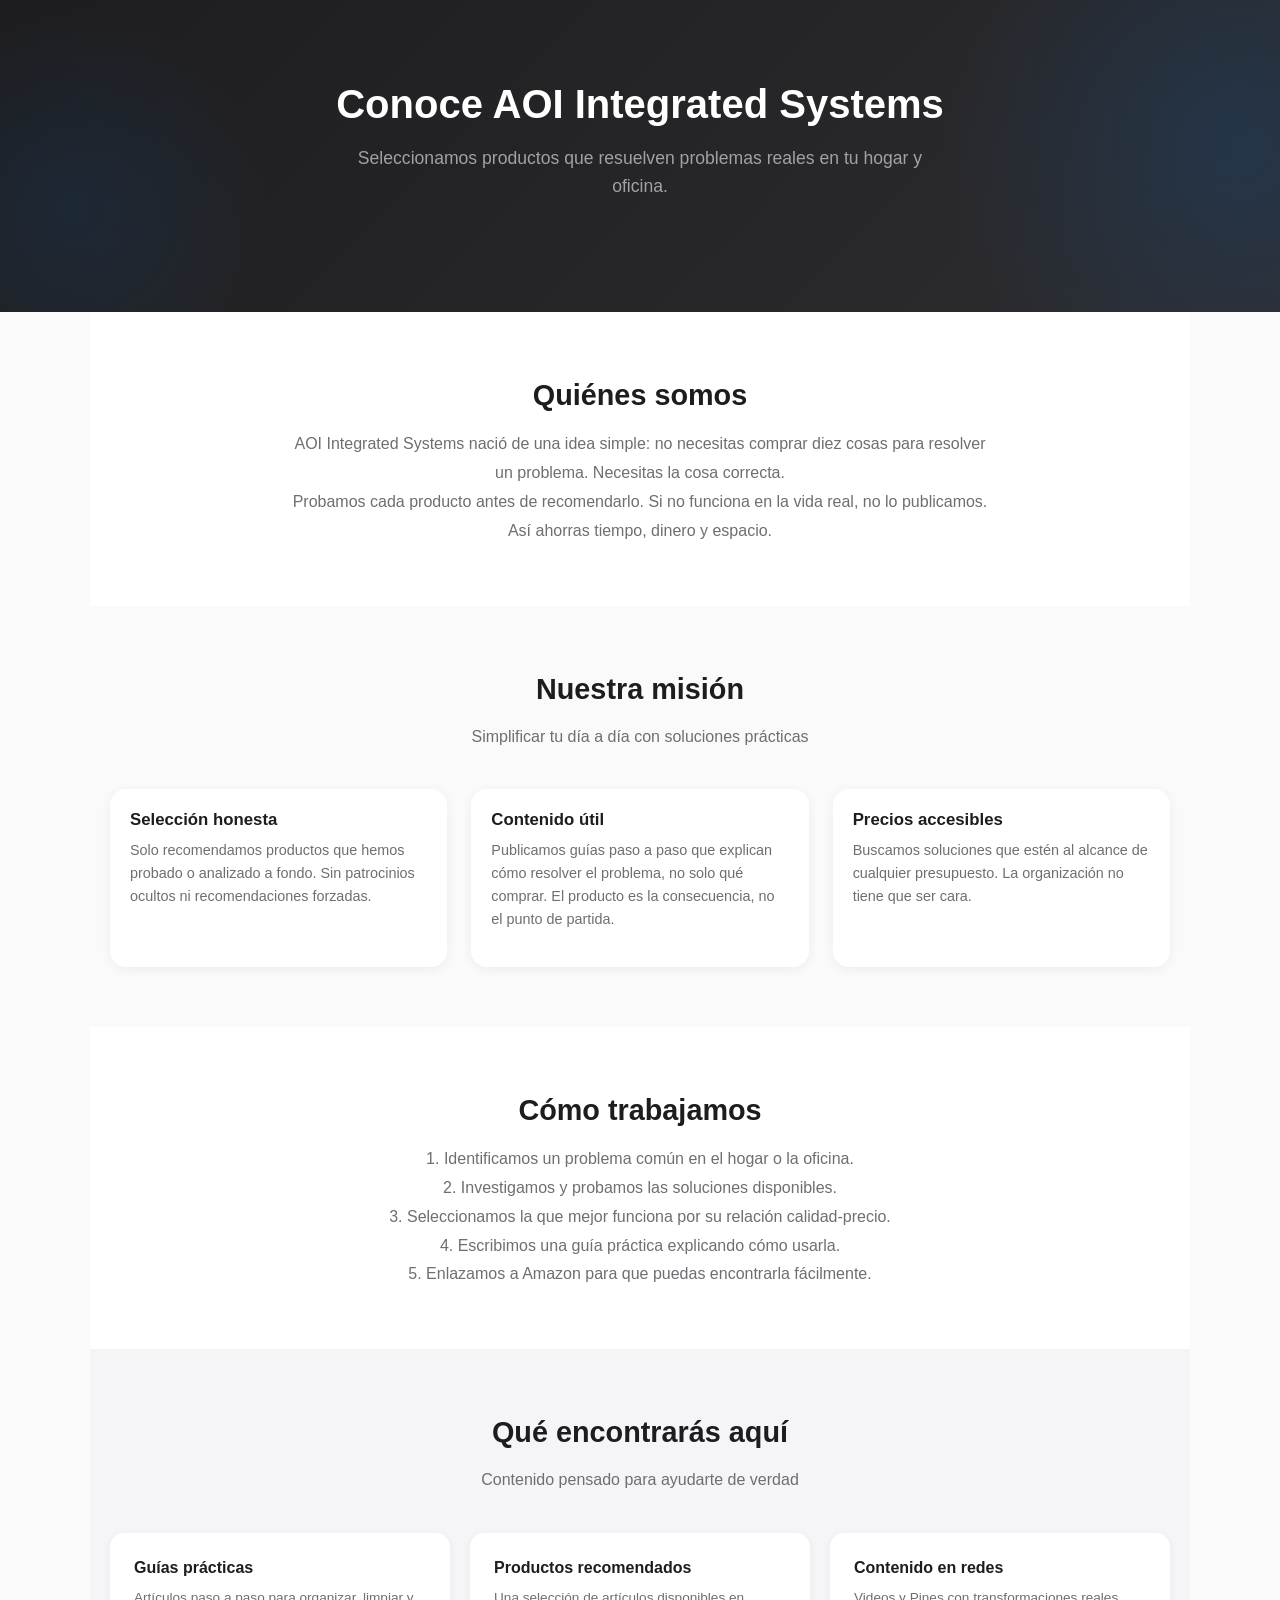
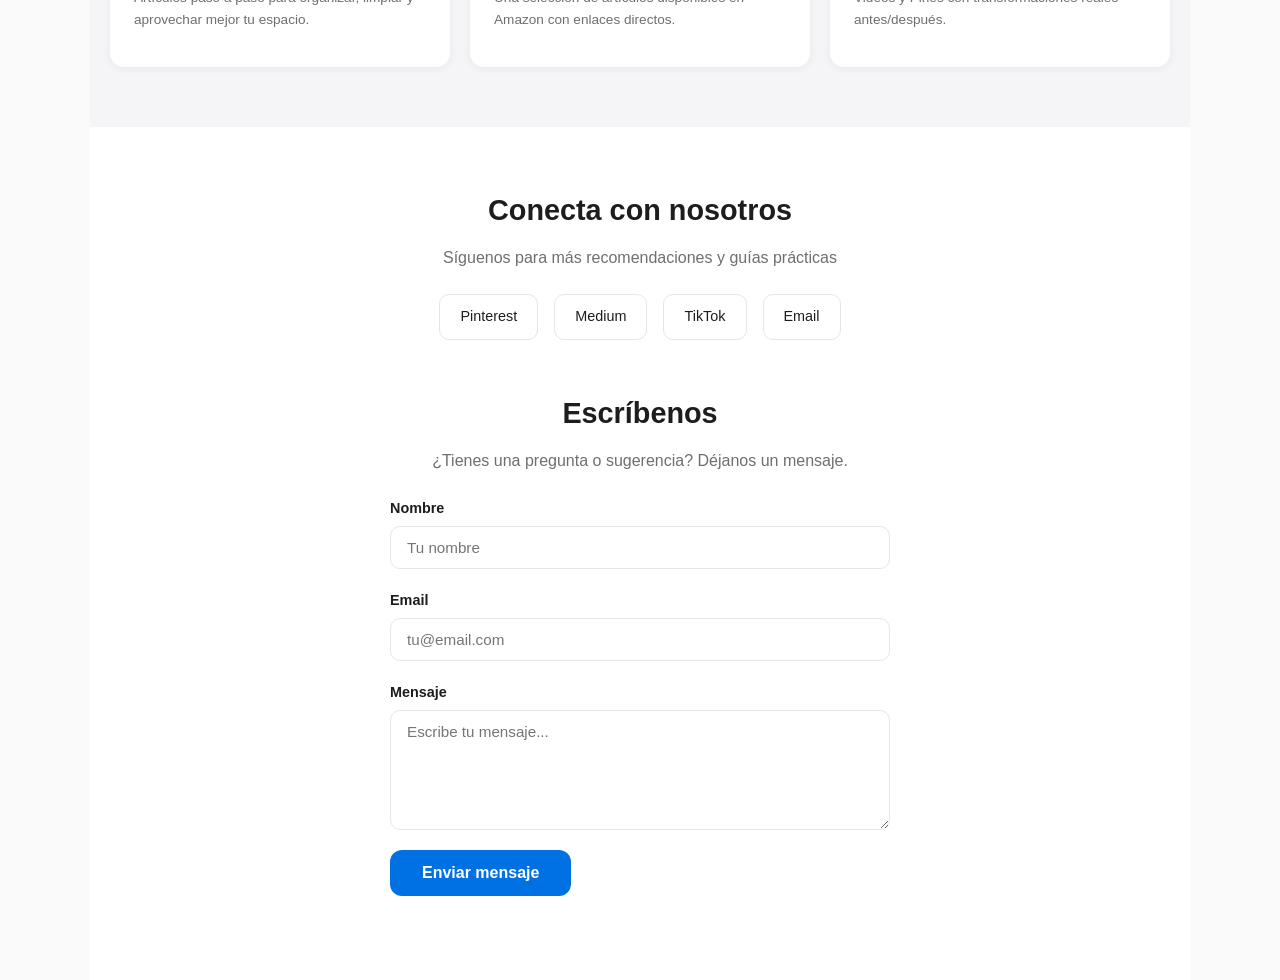
==== commit b2e9fb2c: "rollback" ====
--- a/nosotros.html
+++ b/nosotros.html
@@ -2,114 +2,100 @@
 <html lang="es">
 <head>
   <!-- Google Tag Manager -->
-  <script>(function(w,d,s,l,i){w[l]=w[l]||[];w[l].push({'gtm.start':
-  new Date().getTime(),event:'gtm.js'});var f=d.getElementsByTagName(s)[0],
-  j=d.createElement(s),dl=l!='dataLayer'?'&l='+l:'';j.async=true;j.src=
-  'https://www.googletagmanager.com/gtm.js?id='+i+dl;f.parentNode.insertBefore(j,f);
-  })(window,document,'script','dataLayer','GTM-NTPRTN28');</script>
-  <!-- End Google Tag Manager -->
-  <meta charset="UTF-8">
-  <meta name="viewport" content="width=device-width, initial-scale=1.0">
-  <title>Sobre Nosotros | AOI Integrated Systems</title>
-  <meta name="description" content="Conoce la misión, los valores y el proceso de AOI Integrated Systems.">
-  <link rel="icon" type="image/png" href="img/favicon.png">
-
-  <link rel="preconnect" href="https://fonts.googleapis.com">
-  <link rel="preconnect" href="https://fonts.gstatic.com" crossorigin>
-  <link href="https://fonts.googleapis.com/css2?family=Inter:wght@400;500;600;700&family=Sora:wght@600;700&display=swap" rel="stylesheet">
-
-  <link rel="stylesheet" href="css/style.css">
+<script>(function(w,d,s,l,i){w[l]=w[l]||[];w[l].push({'gtm.start':
+new Date().getTime(),event:'gtm.js'});var f=d.getElementsByTagName(s)[0],
+j=d.createElement(s),dl=l!='dataLayer'?'&l='+l:'';j.async=true;j.src=
+'https://www.googletagmanager.com/gtm.js?id='+i+dl;f.parentNode.insertBefore(j,f);
+})(window,document,'script','dataLayer','GTM-NTPRTN28');</script>
+<!-- End Google Tag Manager -->
+<meta charset="UTF-8">
+<meta name="viewport" content="width=device-width, initial-scale=1.0">
+<title>Sobre Nosotros | AOI Integrated Systems</title>
+<meta name="description" content="Conoce la misión, los valores y el proceso de AOI Integrated Systems.">
+<link rel="icon" type="image/png" href="img/favicon.png">
+<link rel="stylesheet" href="css/style.css">
 </head>
 <body>
 <!-- Google Tag Manager (noscript) -->
 <noscript><iframe src="https://www.googletagmanager.com/ns.html?id=GTM-NTPRTN28"
 height="0" width="0" style="display:none;visibility:hidden"></iframe></noscript>
 <!-- End Google Tag Manager (noscript) -->
-
 <section class="hero">
-  <div class="hero-content">
-    <span class="badge">Nuestra historia</span>
-    <h1>Conoce AOI Integrated Systems</h1>
-    <p>Seleccionamos productos que resuelven problemas reales en tu hogar y oficina.</p>
-  </div>
+<h1>Conoce AOI Integrated Systems</h1>
+<p>Seleccionamos productos que resuelven problemas reales en tu hogar y oficina.</p>
 </section>
 
 <section class="section about">
-  <h2>Quiénes somos</h2>
-  <p class="subtitle">Menos cosas, mejores decisiones</p>
-  <div class="about-content">
-    <p>AOI Integrated Systems nació de una idea simple: no necesitas comprar diez cosas para resolver un problema. Necesitas la cosa correcta.</p>
-    <p>Probamos cada producto antes de recomendarlo. Si no funciona en la vida real, no lo publicamos. Así ahorras tiempo, dinero y espacio.</p>
-  </div>
+<h2>Quiénes somos</h2>
+<div class="about-content">
+<p>AOI Integrated Systems nació de una idea simple: no necesitas comprar diez cosas para resolver un problema. Necesitas la cosa correcta.</p>
+<p>Probamos cada producto antes de recomendarlo. Si no funciona en la vida real, no lo publicamos. Así ahorras tiempo, dinero y espacio.</p>
+</div>
 </section>
 
 <section class="section">
-  <h2>Nuestra misión</h2>
-  <p class="subtitle">Simplificar tu día a día con soluciones prácticas</p>
-  <div class="grid">
-    <div class="card">
-      <div class="card-body">
-        <h3>Selección honesta</h3>
-        <p>Solo recomendamos productos que hemos probado o analizado a fondo. Sin patrocinios ocultos ni recomendaciones forzadas.</p>
-      </div>
-    </div>
-    <div class="card">
-      <div class="card-body">
-        <h3>Contenido útil</h3>
-        <p>Publicamos guías paso a paso que explican cómo resolver el problema, no solo qué comprar. El producto es la consecuencia, no el punto de partida.</p>
-      </div>
-    </div>
-    <div class="card">
-      <div class="card-body">
-        <h3>Precios accesibles</h3>
-        <p>Buscamos soluciones que estén al alcance de cualquier presupuesto. La organización no tiene que ser cara.</p>
-      </div>
-    </div>
-  </div>
+<h2>Nuestra misión</h2>
+<p class="subtitle">Simplificar tu día a día con soluciones prácticas</p>
+<div class="grid">
+<div class="card">
+<div class="card-body">
+<h3>Selección honesta</h3>
+<p>Solo recomendamos productos que hemos probado o analizado a fondo. Sin patrocinios ocultos ni recomendaciones forzadas.</p>
+</div>
+</div>
+<div class="card">
+<div class="card-body">
+<h3>Contenido útil</h3>
+<p>Publicamos guías paso a paso que explican cómo resolver el problema, no solo qué comprar. El producto es la consecuencia, no el punto de partida.</p>
+</div>
+</div>
+<div class="card">
+<div class="card-body">
+<h3>Precios accesibles</h3>
+<p>Buscamos soluciones que estén al alcance de cualquier presupuesto. La organización no tiene que ser cara.</p>
+</div>
+</div>
+</div>
 </section>
 
 <section class="section about">
-  <h2>Cómo trabajamos</h2>
-  <p class="subtitle">Un proceso claro, sin atajos</p>
-  <div class="about-content">
-    <p>1. Identificamos un problema común en el hogar o la oficina.</p>
-    <p>2. Investigamos y probamos las soluciones disponibles.</p>
-    <p>3. Seleccionamos la que mejor funciona por su relación calidad-precio.</p>
-    <p>4. Escribimos una guía práctica explicando cómo usarla.</p>
-    <p>5. Enlazamos a Amazon para que puedas encontrarla fácilmente.</p>
-  </div>
+<h2>Cómo trabajamos</h2>
+<div class="about-content">
+<p>1. Identificamos un problema común en el hogar o la oficina.</p>
+<p>2. Investigamos y probamos las soluciones disponibles.</p>
+<p>3. Seleccionamos la que mejor funciona por su relación calidad-precio.</p>
+<p>4. Escribimos una guía práctica explicando cómo usarla.</p>
+<p>5. Enlazamos a Amazon para que puedas encontrarla fácilmente.</p>
+</div>
 </section>
 
 <section class="section blog">
-  <h2>Qué encontrarás aquí</h2>
-  <p class="subtitle">Contenido pensado para ayudarte de verdad</p>
-  <div class="blog-grid">
-    <div class="blog-card">
-      <h4>Guías prácticas</h4>
-      <p>Artículos paso a paso para organizar, limpiar y aprovechar mejor tu espacio.</p>
-      <span class="read">Leer guías →</span>
-    </div>
-    <div class="blog-card">
-      <h4>Productos recomendados</h4>
-      <p>Una selección de artículos disponibles en Amazon con enlaces directos.</p>
-      <span class="read">Ver catálogo →</span>
-    </div>
-    <div class="blog-card">
-      <h4>Contenido en redes</h4>
-      <p>Videos y Pines con transformaciones reales antes/después.</p>
-      <span class="read">Seguir en redes →</span>
-    </div>
-  </div>
+<h2>Qué encontrarás aquí</h2>
+<p class="subtitle">Contenido pensado para ayudarte de verdad</p>
+<div class="blog-grid">
+<div class="blog-card">
+<h4>Guías prácticas</h4>
+<p>Artículos paso a paso para organizar, limpiar y aprovechar mejor tu espacio.</p>
+</div>
+<div class="blog-card">
+<h4>Productos recomendados</h4>
+<p>Una selección de artículos disponibles en Amazon con enlaces directos.</p>
+</div>
+<div class="blog-card">
+<h4>Contenido en redes</h4>
+<p>Videos y Pines con transformaciones reales antes/después.</p>
+</div>
+</div>
 </section>
 
 <section class="section contact" id="contacto">
-  <h2>Conecta con nosotros</h2>
-  <p>Síguenos para más recomendaciones y guías prácticas</p>
-  <div class="social" id="contacto-redes"></div>
+<h2>Conecta con nosotros</h2>
+<p>Síguenos para más recomendaciones y guías prácticas</p>
+<div class="social" id="contacto-redes"></div>
 
-  <h2 style="margin-top:56px;">Escríbenos</h2>
-  <p>¿Tienes una pregunta o sugerencia? Déjanos un mensaje.</p>
-  <div id="formulario-contacto"></div>
+<h2 style="margin-top: 50px;">Escríbenos</h2>
+<p>¿Tienes una pregunta o sugerencia? Déjanos un mensaje.</p>
+<div id="formulario-contacto"></div>
 </section>
 
 <script src="js/layout.js"></script>
--- a/css/style.css
+++ b/css/style.css
@@ -1,423 +1,108 @@
-﻿/* =========================================================
-   AOI Integrated Systems — Premium Design System
-   Reemplaza por completo style.css
-   ========================================================= */
-
-:root{
-  --ink:#0b1220;
-  --ink-2:#1c2536;
-  --muted:#5b6577;
-  --muted-2:#8b93a7;
-  --line:#e6e9f0;
-  --line-2:#eef1f6;
-  --bg:#ffffff;
-  --bg-soft:#f7f9fc;
-  --bg-dark:#0b1220;
-  --accent:#2563eb;
-  --accent-2:#0ea5e9;
-  --accent-soft:#eaf1ff;
-  --amber:#f59e0b;
-  --amber-soft:#fef3c7;
-  --green:#10b981;
-  --radius-sm:10px;
-  --radius:16px;
-  --radius-lg:24px;
-  --shadow-sm:0 2px 8px rgba(11,18,32,.05);
-  --shadow:0 10px 30px rgba(11,18,32,.08);
-  --shadow-lg:0 24px 60px rgba(11,18,32,.14);
-  --font-title:"Sora",-apple-system,BlinkMacSystemFont,"Segoe UI",sans-serif;
-  --font-body:"Inter",-apple-system,BlinkMacSystemFont,"Segoe UI",Roboto,sans-serif;
-  --container:1160px;
-  --ease:cubic-bezier(.2,.7,.2,1);
+﻿* { margin: 0; padding: 0; box-sizing: border-box; }
+body { font-family: -apple-system, BlinkMacSystemFont, 'Segoe UI', Roboto, sans-serif; background: #fafafa; color: #1d1d1f; line-height: 1.6; }
+a { text-decoration: none; color: inherit; }
+.nav { background: #fff; border-bottom: 1px solid #e5e5ea; position: sticky; top: 0; z-index: 100; }
+.nav-inner { max-width: 1100px; margin: 0 auto; padding: 16px 20px; display: flex; justify-content: space-between; align-items: center; }
+.logo { display: flex; align-items: center; gap: 10px; font-weight: 700; font-size: 1.1rem; color: #1d1d1f; }
+.logo img { height: 36px; }
+.logo span { color: #0071e3; }
+.nav-links { display: flex; gap: 24px; font-size: 0.9rem; color: #6e6e73; }
+.nav-links a:hover { color: #0071e3; }
+.nav-links a.active { color: #0071e3; font-weight: 600; }
+.hero { background: linear-gradient(135deg, #1d1d1f 0%, #2d2d30 100%); color: #fff; padding: 80px 20px; text-align: center; position: relative; overflow: hidden; }
+.hero::before { content: ''; position: absolute; top: -50%; right: -20%; width: 600px; height: 600px; background: radial-gradient(circle, rgba(0,113,227,0.15) 0%, transparent 70%); border-radius: 50%; }
+.hero::after { content: ''; position: absolute; bottom: -30%; left: -10%; width: 400px; height: 400px; background: radial-gradient(circle, rgba(0,113,227,0.1) 0%, transparent 70%); border-radius: 50%; }
+.hero-content { position: relative; z-index: 2; }
+.hero h1 { font-size: 2.5rem; margin-bottom: 16px; line-height: 1.2; }
+.hero p { font-size: 1.1rem; color: #a1a1a6; max-width: 600px; margin: 0 auto 32px; }
+.hero .badge { display: inline-block; background: rgba(0,113,227,0.2); color: #4da3ff; padding: 6px 16px; border-radius: 20px; font-size: 0.85rem; font-weight: 600; margin-bottom: 20px; border: 1px solid rgba(0,113,227,0.3); }
+.btn-primary { display: inline-block; background: #0071e3; color: #fff; padding: 14px 32px; border-radius: 12px; font-weight: 600; font-size: 1rem; transition: background 0.2s; }
+.btn-primary:hover { background: #0077ed; }
+.btn-secondary { display: inline-block; background: transparent; color: #0071e3; padding: 12px 24px; border: 2px solid #0071e3; border-radius: 10px; font-weight: 600; font-size: 0.95rem; transition: all 0.2s; margin-top: 20px; }
+.btn-secondary:hover { background: #0071e3; color: #fff; }
+.section { max-width: 1100px; margin: 0 auto; padding: 60px 20px; }
+.section h2 { font-size: 1.8rem; margin-bottom: 12px; text-align: center; }
+.section .subtitle { text-align: center; color: #6e6e73; margin-bottom: 40px; font-size: 1rem; }
+.about { background: #fff; }
+.about-content { max-width: 700px; margin: 0 auto; text-align: center; color: #6e6e73; font-size: 1rem; line-height: 1.8; }
+.grid { display: grid; grid-template-columns: repeat(auto-fill, minmax(260px, 1fr)); gap: 24px; }
+.card { background: #fff; border-radius: 16px; overflow: hidden; box-shadow: 0 2px 12px rgba(0,0,0,0.06); transition: transform 0.2s, box-shadow 0.2s; display: flex; flex-direction: column; position: relative; }
+.card:hover { transform: translateY(-4px); box-shadow: 0 8px 24px rgba(0,0,0,0.1); }
+.card img { width: 100%; height: 220px; object-fit: cover; background: #e5e5ea; }
+.card-body { padding: 20px; flex: 1; display: flex; flex-direction: column; }
+.card .tag { display: inline-block; background: #e8f0fe; color: #0071e3; font-size: 0.75rem; font-weight: 600; padding: 4px 10px; border-radius: 20px; margin-bottom: 10px; align-self: flex-start; }
+.card h3 { font-size: 1.05rem; margin-bottom: 8px; line-height: 1.3; }
+.card p { font-size: 0.9rem; color: #6e6e73; margin-bottom: 16px; flex: 1; }
+.card .badge-seller { position: absolute; top: 12px; right: 12px; background: #ff9500; color: #fff; font-size: 0.7rem; font-weight: 700; padding: 4px 10px; border-radius: 6px; z-index: 2; text-transform: uppercase; letter-spacing: 0.5px; }
+.card .badge-new { position: absolute; top: 12px; right: 12px; background: #34c759; color: #fff; font-size: 0.7rem; font-weight: 700; padding: 4px 10px; border-radius: 6px; z-index: 2; text-transform: uppercase; letter-spacing: 0.5px; }
+.btn { display: inline-block; background: #0071e3; color: #fff; text-decoration: none; padding: 10px 18px; border-radius: 10px; text-align: center; font-weight: 600; font-size: 0.9rem; transition: background 0.2s; }
+.btn:hover { background: #0077ed; }
+.blog { background: #f5f5f7; }
+.blog-grid { display: grid; grid-template-columns: repeat(auto-fill, minmax(280px, 1fr)); gap: 20px; }
+.blog-card { background: #fff; padding: 24px; border-radius: 14px; box-shadow: 0 2px 8px rgba(0,0,0,0.05); transition: transform 0.2s; }
+.blog-card:hover { transform: translateY(-3px); }
+.blog-card h4 { font-size: 1rem; margin-bottom: 8px; line-height: 1.4; }
+.blog-card p { font-size: 0.85rem; color: #6e6e73; margin-bottom: 12px; }
+.blog-card .read { color: #0071e3; font-size: 0.85rem; font-weight: 600; }
+.contact { background: #fff; text-align: center; }
+.contact p { color: #6e6e73; margin-bottom: 24px; }
+.social { display: flex; justify-content: center; gap: 16px; flex-wrap: wrap; }
+.social a { display: inline-block; padding: 10px 20px; border: 1px solid #e5e5ea; border-radius: 10px; font-size: 0.9rem; color: #1d1d1f; transition: all 0.2s; }
+.social a:hover { border-color: #0071e3; color: #0071e3; }
+footer { background: #1d1d1f; color: #a1a1a6; padding: 40px 20px; text-align: center; font-size: 0.85rem; }
+footer .disclosure { max-width: 700px; margin: 0 auto 20px; line-height: 1.6; }
+.testimonials { background: #fff; }
+.testimonial-grid { display: grid; grid-template-columns: repeat(auto-fill, minmax(280px, 1fr)); gap: 24px; max-width: 1000px; margin: 0 auto; }
+.testimonial { background: #fafafa; padding: 28px; border-radius: 16px; border: 1px solid #e5e5ea; }
+.testimonial .stars { color: #ff9500; font-size: 1rem; margin-bottom: 12px; letter-spacing: 2px; }
+.testimonial p { font-size: 0.95rem; color: #1d1d1f; line-height: 1.6; margin-bottom: 16px; font-style: italic; }
+.testimonial .author { font-size: 0.85rem; color: #6e6e73; font-weight: 600; }
+.carousel-section { background: #f5f5f7; overflow: hidden; }
+.carousel-wrapper { position: relative; max-width: 1100px; margin: 0 auto; overflow: hidden; padding: 10px 0; }
+.carousel-track { display: flex; gap: 16px; animation: scroll 40s linear infinite; width: max-content; }
+.carousel-wrapper:hover .carousel-track { animation-play-state: paused; }
+.carousel-card { flex: 0 0 240px; background: #fff; padding: 20px; border-radius: 14px; box-shadow: 0 2px 8px rgba(0,0,0,0.05); transition: transform 0.2s; }
+.carousel-card:hover { transform: translateY(-4px); box-shadow: 0 6px 20px rgba(0,0,0,0.1); }
+.carousel-card h4 { font-size: 0.95rem; margin-bottom: 8px; line-height: 1.4; color: #1d1d1f; }
+.carousel-card p { font-size: 0.8rem; color: #6e6e73; margin-bottom: 12px; line-height: 1.5; }
+.carousel-card .read { color: #0071e3; font-size: 0.8rem; font-weight: 600; }
+@keyframes scroll { 0% { transform: translateX(0); } 100% { transform: translateX(-50%); } }
+.carousel-wrapper::before, .carousel-wrapper::after { content: ''; position: absolute; top: 0; bottom: 0; width: 60px; z-index: 2; pointer-events: none; }
+.carousel-wrapper::before { left: 0; background: linear-gradient(to right, #f5f5f7, transparent); }
+.carousel-wrapper::after { right: 0; background: linear-gradient(to left, #f5f5f7, transparent); }
+.menu-toggle { display: none; background: none; border: none; cursor: pointer; padding: 8px; flex-direction: column; gap: 5px; }
+.menu-toggle span { display: block; width: 24px; height: 2px; background: #1d1d1f; transition: 0.3s; }
+.menu-toggle.open span:nth-child(1) { transform: rotate(45deg) translate(5px, 5px); }
+.menu-toggle.open span:nth-child(2) { opacity: 0; }
+.menu-toggle.open span:nth-child(3) { transform: rotate(-45deg) translate(5px, -5px); }
+.contact-form { max-width: 500px; margin: 0 auto; text-align: left; }
+.form-group { margin-bottom: 20px; }
+.form-group label { display: block; font-size: 0.9rem; font-weight: 600; color: #1d1d1f; margin-bottom: 6px; }
+.form-group input, .form-group textarea { width: 100%; padding: 12px 16px; border: 1px solid #e5e5ea; border-radius: 10px; font-size: 0.95rem; font-family: inherit; background: #fff; transition: border-color 0.2s; }
+.form-group input:focus, .form-group textarea:focus { outline: none; border-color: #0071e3; }
+.form-group textarea { resize: vertical; min-height: 120px; }
+.form-status { margin-top: 16px; font-size: 0.9rem; text-align: center; }
+.form-status.success { color: #34c759; }
+.form-status.error { color: #ff3b30; }
+@media (max-width: 768px) {
+  .hero h1 { font-size: 1.8rem; }
+  .section h2 { font-size: 1.5rem; }
+  .menu-toggle { display: flex; }
+  .nav-links { display: none; position: absolute; top: 100%; left: 0; right: 0; background: #fff; flex-direction: column; padding: 20px; gap: 16px; border-bottom: 1px solid #e5e5ea; box-shadow: 0 4px 12px rgba(0,0,0,0.08); }
+  .nav-links.open { display: flex; }
+  .nav { position: relative; }
 }
 
-/* ---------- Reset ---------- */
-*,*::before,*::after{box-sizing:border-box;margin:0;padding:0}
-html{scroll-behavior:smooth;-webkit-text-size-adjust:100%}
-body{
-  font-family:var(--font-body);
-  color:var(--ink);
-  background:var(--bg);
-  line-height:1.65;
-  -webkit-font-smoothing:antialiased;
-  text-rendering:optimizeLegibility;
-}
-img{max-width:100%;display:block}
-a{color:inherit;text-decoration:none}
-button{font-family:inherit}
-section{scroll-margin-top:90px}
-
-/* ---------- Tipografía ---------- */
-h1,h2,h3,h4{font-family:var(--font-title);color:var(--ink);letter-spacing:-.02em;line-height:1.15}
-h1{font-size:clamp(2rem,4vw,3.1rem);font-weight:700}
-h2{font-size:clamp(1.5rem,2.6vw,2.1rem);font-weight:700;margin-bottom:.5rem;text-align:center}
-h3{font-size:1.06rem;font-weight:600}
-h4{font-size:.98rem;font-weight:600}
-p{color:var(--muted)}
-
-/* ---------- Contenedor ---------- */
-.section{
-  max-width:var(--container);
-  margin:0 auto;
-  padding:72px 20px;
-}
-
-/* ---------- NAV ---------- */
-.nav{
-  background:rgba(255,255,255,.82);
-  backdrop-filter:saturate(160%) blur(14px);
-  -webkit-backdrop-filter:saturate(160%) blur(14px);
-  border-bottom:1px solid var(--line);
-  position:sticky;
-  top:0;
-  z-index:100;
-  transition:box-shadow .25s var(--ease);
-}
-.nav.is-scrolled{box-shadow:var(--shadow-sm)}
-.nav-inner{
-  max-width:var(--container);
-  margin:0 auto;
-  padding:14px 20px;
-  display:flex;
-  justify-content:space-between;
-  align-items:center;
-  gap:16px;
-}
-.logo{display:flex;align-items:center;gap:10px;font-weight:700;font-size:1.02rem;color:var(--ink)}
-.logo img{height:34px;width:auto}
-.logo span{color:var(--accent);letter-spacing:-.01em}
-.nav-links{display:flex;gap:6px;font-size:.9rem;align-items:center}
-.nav-links a{
-  padding:8px 12px;
-  border-radius:8px;
-  color:var(--muted);
-  font-weight:500;
-  transition:color .2s var(--ease),background .2s var(--ease);
-}
-.nav-links a:hover{color:var(--ink);background:var(--bg-soft)}
-.nav-links a.active{color:var(--accent);background:var(--accent-soft);font-weight:600}
-
-/* ---------- HERO ---------- */
-.hero{
-  position:relative;
-  overflow:hidden;
-  color:#fff;
-  background:
-    radial-gradient(900px 500px at 85% -10%,rgba(14,165,233,.35),transparent 60%),
-    radial-gradient(700px 400px at 0% 110%,rgba(37,99,235,.35),transparent 60%),
-    linear-gradient(160deg,#0b1220 0%,#111c33 55%,#0b1220 100%);
-  padding:96px 20px 104px;
-  text-align:center;
-  isolation:isolate;
-}
-.hero::after{
-  content:"";
-  position:absolute;inset:0;
-  background-image:
-    linear-gradient(rgba(255,255,255,.035) 1px,transparent 1px),
-    linear-gradient(90deg,rgba(255,255,255,.035) 1px,transparent 1px);
-  background-size:56px 56px;
-  -webkit-mask-image:radial-gradient(circle at 50% 40%,#000 30%,transparent 75%);
-  mask-image:radial-gradient(circle at 50% 40%,#000 30%,transparent 75%);
-  z-index:-1;
-}
-.hero-content{position:relative;max-width:820px;margin:0 auto;z-index:2}
-.hero .badge{
-  display:inline-flex;align-items:center;gap:8px;
-  background:rgba(14,165,233,.14);
-  color:#7dd3fc;
-  padding:7px 16px;
-  border-radius:999px;
-  font-size:.8rem;font-weight:600;
-  letter-spacing:.02em;
-  border:1px solid rgba(14,165,233,.3);
-  margin-bottom:22px;
-}
-.hero .badge::before{content:"";width:6px;height:6px;border-radius:50%;background:#22d3ee;box-shadow:0 0 0 4px rgba(34,211,238,.2)}
-.hero h1{margin-bottom:18px;color:#fff}
-.hero p{color:#b6c0d4;font-size:1.08rem;max-width:620px;margin:0 auto 32px}
-.hero-actions{display:flex;gap:12px;justify-content:center;flex-wrap:wrap}
-
-/* ---------- Botones ---------- */
-.btn-primary,.btn-secondary,.btn{
-  display:inline-flex;align-items:center;justify-content:center;gap:8px;
-  font-weight:600;border-radius:12px;
-  transition:transform .2s var(--ease),background .2s var(--ease),box-shadow .2s var(--ease),color .2s var(--ease),border-color .2s var(--ease);
-  cursor:pointer;border:0;
-}
-.btn-primary{
-  background:linear-gradient(180deg,#2f6ff0,#2563eb);
-  color:#fff;
-  padding:14px 26px;
-  font-size:.98rem;
-  box-shadow:0 10px 24px rgba(37,99,235,.32);
-}
-.btn-primary:hover{transform:translateY(-1px);box-shadow:0 14px 30px rgba(37,99,235,.42)}
-.btn-secondary{
-  background:#fff;
-  color:var(--ink);
-  border:1px solid var(--line);
-  padding:13px 24px;
-  font-size:.95rem;
-  box-shadow:var(--shadow-sm);
-}
-.btn-secondary:hover{border-color:var(--accent);color:var(--accent);transform:translateY(-1px)}
-.btn{
-  background:var(--ink);
-  color:#fff;
-  padding:11px 18px;
-  font-size:.88rem;
-  width:100%;
-  margin-top:auto;
-}
-.btn:hover{background:var(--accent)}
-
-/* ---------- Secciones ---------- */
-.section h2{text-align:center}
-.section .subtitle{
-  text-align:center;
-  color:var(--muted);
-  margin:0 auto 44px;
-  max-width:640px;
-  font-size:1rem;
-}
-
-/* ---------- About ---------- */
-.about{background:var(--bg-soft);border-radius:var(--radius-lg);margin-top:-40px;position:relative;z-index:3;box-shadow:var(--shadow)}
-.about-content{max-width:720px;margin:0 auto;text-align:center;color:var(--muted);font-size:1.02rem;line-height:1.85}
-.about-content p+p{margin-top:12px}
-
-/* ---------- Grid / Cards ---------- */
-.grid{display:grid;grid-template-columns:repeat(auto-fill,minmax(260px,1fr));gap:24px}
-.card{
-  background:#fff;
-  border:1px solid var(--line);
-  border-radius:var(--radius);
-  overflow:hidden;
-  box-shadow:var(--shadow-sm);
-  transition:transform .3s var(--ease),box-shadow .3s var(--ease),border-color .3s var(--ease);
-  display:flex;
-  flex-direction:column;
-  position:relative;
-}
-.card:hover{transform:translateY(-6px);box-shadow:var(--shadow-lg);border-color:#c7d6f5}
-.card img{
-  width:100%;height:210px;object-fit:cover;
-  background:linear-gradient(135deg,#eef2f9,#e2e8f2);
-  transition:transform .5s var(--ease);
-}
-.card:hover img{transform:scale(1.05)}
-.card-body{padding:20px;flex:1;display:flex;flex-direction:column;gap:8px}
-.card .tag{
-  display:inline-block;align-self:flex-start;
-  background:var(--accent-soft);color:var(--accent);
-  font-size:.72rem;font-weight:700;letter-spacing:.04em;text-transform:uppercase;
-  padding:5px 10px;border-radius:999px;margin-bottom:2px;
-}
-.card h3{font-size:1rem;line-height:1.35;color:var(--ink)}
-.card p{font-size:.88rem;color:var(--muted);flex:1}
-.card .badge-seller{
-  position:absolute;top:12px;right:12px;
-  background:linear-gradient(180deg,#fbbf24,#f59e0b);
-  color:#3b2600;font-size:.66rem;font-weight:800;letter-spacing:.06em;text-transform:uppercase;
-  padding:5px 10px;border-radius:999px;z-index:2;box-shadow:0 6px 14px rgba(245,158,11,.35);
-}
-.card .badge-new{
-  position:absolute;top:12px;right:12px;
-  background:linear-gradient(180deg,#34d399,#10b981);
-  color:#022c22;font-size:.66rem;font-weight:800;letter-spacing:.06em;text-transform:uppercase;
-  padding:5px 10px;border-radius:999px;z-index:2;
-}
-
-/* ---------- Testimonios ---------- */
-.testimonials{background:var(--bg-soft);border-radius:var(--radius-lg)}
-.testimonial-grid{display:grid;grid-template-columns:repeat(auto-fill,minmax(280px,1fr));gap:24px;max-width:1040px;margin:0 auto}
-.testimonial{
-  background:#fff;padding:28px;border-radius:var(--radius);
-  border:1px solid var(--line);box-shadow:var(--shadow-sm);
-  position:relative;transition:transform .3s var(--ease),box-shadow .3s var(--ease);
-}
-.testimonial:hover{transform:translateY(-4px);box-shadow:var(--shadow)}
-.testimonial::before{
-  content:"“";position:absolute;top:6px;right:18px;
-  font-family:var(--font-title);font-size:4rem;line-height:1;
-  color:var(--accent-soft);
-}
-.testimonial .stars{color:var(--amber);font-size:.95rem;margin-bottom:12px;letter-spacing:2px}
-.testimonial p{font-size:.95rem;color:var(--ink-2);line-height:1.65;margin-bottom:18px;font-style:italic}
-.testimonial .author{font-size:.85rem;color:var(--muted);font-weight:600;display:flex;align-items:center;gap:10px}
-.testimonial .author::before{
-  content:"";width:28px;height:28px;border-radius:50%;
-  background:linear-gradient(135deg,var(--accent),var(--accent-2));flex:0 0 auto;
-}
-
-/* ---------- Blog cards ---------- */
-.blog{background:var(--bg-soft)}
-.blog-grid{display:grid;grid-template-columns:repeat(auto-fill,minmax(280px,1fr));gap:20px}
-.blog-card{background:#fff;padding:26px;border-radius:var(--radius);border:1px solid var(--line);box-shadow:var(--shadow-sm);transition:transform .3s var(--ease),box-shadow .3s var(--ease)}
-.blog-card:hover{transform:translateY(-4px);box-shadow:var(--shadow)}
-.blog-card h4{font-size:1rem;margin-bottom:8px}
-.blog-card p{font-size:.86rem;color:var(--muted);margin-bottom:14px}
-.blog-card .read{color:var(--accent);font-size:.85rem;font-weight:700}
-
-/* ---------- Carrusel guías ---------- */
-.carousel-section{background:var(--bg-soft);overflow:hidden}
-.carousel-wrapper{position:relative;max-width:var(--container);margin:0 auto;overflow:hidden;padding:12px 0}
-.carousel-track{display:flex;gap:16px;animation:scroll 45s linear infinite;width:max-content}
-.carousel-wrapper:hover .carousel-track{animation-play-state:paused}
-.carousel-card{
-  flex:0 0 280px;background:#fff;padding:22px;border-radius:var(--radius);
-  border:1px solid var(--line);box-shadow:var(--shadow-sm);
-  transition:transform .3s var(--ease),box-shadow .3s var(--ease);
-  display:flex;flex-direction:column;
-}
-.carousel-card:hover{transform:translateY(-4px);box-shadow:var(--shadow)}
-.carousel-card h4{font-size:.95rem;margin-bottom:8px;line-height:1.4;color:var(--ink)}
-.carousel-card p{font-size:.82rem;color:var(--muted);margin-bottom:12px;line-height:1.55;flex:1}
-.carousel-card .read{color:var(--accent);font-size:.82rem;font-weight:700}
-@keyframes scroll{0%{transform:translateX(0)}100%{transform:translateX(-50%)}}
-.carousel-wrapper::before,.carousel-wrapper::after{
-  content:"";position:absolute;top:0;bottom:0;width:80px;z-index:2;pointer-events:none;
-}
-.carousel-wrapper::before{left:0;background:linear-gradient(to right,var(--bg-soft),transparent)}
-.carousel-wrapper::after{right:0;background:linear-gradient(to left,var(--bg-soft),transparent)}
-
-/* ---------- Recursos (bloque oscuro premium) ---------- */
-#recursos{
-  background:
-    radial-gradient(700px 360px at 90% 0%,rgba(14,165,233,.22),transparent 60%),
-    linear-gradient(160deg,#0b1220,#111c33);
-  border-radius:var(--radius-lg);
-  color:#e6ecf7;
-  max-width:var(--container);
-  margin:0 auto;
-}
-#recursos h2{color:#fff}
-#recursos .subtitle{color:#9fb0cb}
-#recursos .card{
-  background:rgba(255,255,255,.04);
-  border:1px solid rgba(255,255,255,.1);
-  backdrop-filter:blur(6px);
-}
-#recursos .card:hover{border-color:rgba(14,165,233,.6);box-shadow:0 24px 60px rgba(0,0,0,.4)}
-#recursos .card h3{color:#fff}
-#recursos .card p{color:#b6c0d4}
-#recursos .card .tag{background:rgba(14,165,233,.16);color:#7dd3fc}
-#recursos .btn{background:linear-gradient(180deg,#2f6ff0,#2563eb)}
-#recursos .btn:hover{background:var(--accent-2)}
-
-/* ---------- Contacto ---------- */
-.contact{background:#fff;text-align:center}
-.contact p{color:var(--muted);margin-bottom:24px}
-.social{display:flex;justify-content:center;gap:12px;flex-wrap:wrap;margin-bottom:8px}
-.social a{
-  display:inline-flex;align-items:center;gap:8px;
-  padding:10px 18px;border:1px solid var(--line);border-radius:999px;
-  font-size:.88rem;color:var(--ink);font-weight:500;background:#fff;
-  transition:all .2s var(--ease);
-}
-.social a:hover{border-color:var(--accent);color:var(--accent);background:var(--accent-soft);transform:translateY(-1px)}
-
-/* ---------- Formulario ---------- */
-.contact-form{max-width:520px;margin:0 auto;text-align:left}
-.contact-form .form-group{margin-bottom:18px}
-.contact-form .form-group label{display:block;font-size:.88rem;font-weight:600;color:var(--ink);margin-bottom:6px}
+/* FORMULARIO DE CONTACTO - FORZADO */
+.contact-form { max-width: 500px; margin: 0 auto; text-align: left; display: block; }
+.contact-form .form-group { margin-bottom: 20px; display: block; }
+.contact-form .form-group label { display: block; font-size: 0.9rem; font-weight: 600; color: #1d1d1f; margin-bottom: 6px; width: 100%; }
 .contact-form .form-group input,
-.contact-form .form-group textarea{
-  width:100%;padding:13px 16px;border:1px solid var(--line);border-radius:12px;
-  font-size:.95rem;font-family:inherit;background:#fff;color:var(--ink);
-  transition:border-color .2s var(--ease),box-shadow .2s var(--ease);
-}
+.contact-form .form-group textarea { display: block; width: 100%; padding: 12px 16px; border: 1px solid #e5e5ea; border-radius: 10px; font-size: 0.95rem; font-family: inherit; background: #fff; transition: border-color 0.2s; box-sizing: border-box; }
 .contact-form .form-group input:focus,
-.contact-form .form-group textarea:focus{
-  outline:none;border-color:var(--accent);box-shadow:0 0 0 4px rgba(37,99,235,.12);
-}
-.contact-form .form-group textarea{resize:vertical;min-height:130px}
-.contact-form .btn-primary{border:0;cursor:pointer;width:100%}
-.contact-form .form-status{margin-top:16px;font-size:.9rem;text-align:center}
-.contact-form .form-status.success{color:var(--green)}
-.contact-form .form-status.error{color:#ef4444}
-
-/* ---------- Footer ---------- */
-footer{
-  background:var(--bg-dark);
-  color:#9fb0cb;
-  padding:56px 20px 32px;
-  font-size:.86rem;
-  margin-top:0;
-}
-.footer-inner{max-width:var(--container);margin:0 auto}
-.footer-grid{
-  display:grid;grid-template-columns:1.4fr 1fr 1fr 1fr;gap:32px;
-  padding-bottom:32px;border-bottom:1px solid rgba(255,255,255,.08);
-}
-.footer-brand h5{font-family:var(--font-title);color:#fff;font-size:1.05rem;margin-bottom:10px}
-.footer-brand p{color:#8b9ab5;font-size:.86rem;line-height:1.65;max-width:320px}
-.footer-col h6{
-  color:#fff;font-size:.82rem;font-weight:700;letter-spacing:.08em;text-transform:uppercase;
-  margin-bottom:14px;
-}
-.footer-col ul{list-style:none;display:flex;flex-direction:column;gap:8px}
-.footer-col a{color:#9fb0cb;transition:color .2s var(--ease)}
-.footer-col a:hover{color:#fff}
-.footer-bottom{
-  padding-top:24px;display:flex;justify-content:space-between;gap:16px;
-  flex-wrap:wrap;align-items:center;color:#6f7d97;font-size:.8rem;
-}
-.footer-bottom .disclosure{max-width:640px;line-height:1.6;color:#8b9ab5;font-size:.8rem;margin:0}
-.footer-bottom a{color:#b6c0d4;text-decoration:underline}
-.footer-bottom a:hover{color:#fff}
-
-/* ---------- Menu toggle móvil ---------- */
-.menu-toggle{
-  display:none;background:none;border:none;cursor:pointer;padding:8px;
-  flex-direction:column;gap:5px;
-}
-.menu-toggle span{display:block;width:24px;height:2px;background:var(--ink);transition:.3s var(--ease);border-radius:2px}
-.menu-toggle.open span:nth-child(1){transform:rotate(45deg) translate(5px,5px)}
-.menu-toggle.open span:nth-child(2){opacity:0}
-.menu-toggle.open span:nth-child(3){transform:rotate(-45deg) translate(5px,-5px)}
-
-/* ---------- Animación de entrada ---------- */
-@media (prefers-reduced-motion: no-preference){
-  .reveal{opacity:0;transform:translateY(18px);transition:opacity .7s var(--ease),transform .7s var(--ease)}
-  .reveal.is-visible{opacity:1;transform:none}
-}
-
-/* ---------- Focus accesible ---------- */
-a:focus-visible,button:focus-visible,input:focus-visible,textarea:focus-visible{
-  outline:3px solid var(--accent-2);outline-offset:2px;border-radius:8px;
-}
-
-/* ---------- Responsive ---------- */
-@media (max-width:900px){
-  .footer-grid{grid-template-columns:1fr 1fr}
-}
-@media (max-width:768px){
-  .hero{padding:72px 20px 84px}
-  .hero h1{font-size:1.9rem}
-  .section{padding:56px 20px}
-  .section h2{font-size:1.5rem}
-  .menu-toggle{display:flex}
-  .nav-links{
-    display:none;position:absolute;top:100%;left:0;right:0;
-    background:#fff;flex-direction:column;padding:16px;gap:6px;
-    border-bottom:1px solid var(--line);box-shadow:var(--shadow);
-  }
-  .nav-links.open{display:flex}
-  .nav{position:sticky}
-  .nav-links a{padding:12px 14px;width:100%;border-radius:10px}
-  .about{margin-top:-24px;border-radius:20px}
-  #recursos{border-radius:20px}
-}
-@media (max-width:520px){
-  .footer-grid{grid-template-columns:1fr}
-  .footer-bottom{flex-direction:column;align-items:flex-start}
-  .grid{grid-template-columns:1fr}
-}
-
-/* ---------- Modo reducido ---------- */
-@media (prefers-reduced-motion: reduce){
-  *,*::before,*::after{animation-duration:.001ms !important;animation-iteration-count:1 !important;transition-duration:.001ms !important}
-  html{scroll-behavior:auto}
-}+.contact-form .form-group textarea:focus { outline: none; border-color: #0071e3; }
+.contact-form .form-group textarea { resize: vertical; min-height: 120px; }
+.contact-form .btn-primary { border: none; cursor: pointer; }
+.contact-form .form-status { margin-top: 16px; font-size: 0.9rem; text-align: center; }
+.contact-form .form-status.success { color: #34c759; }
+.contact-form .form-status.error { color: #ff3b30; }
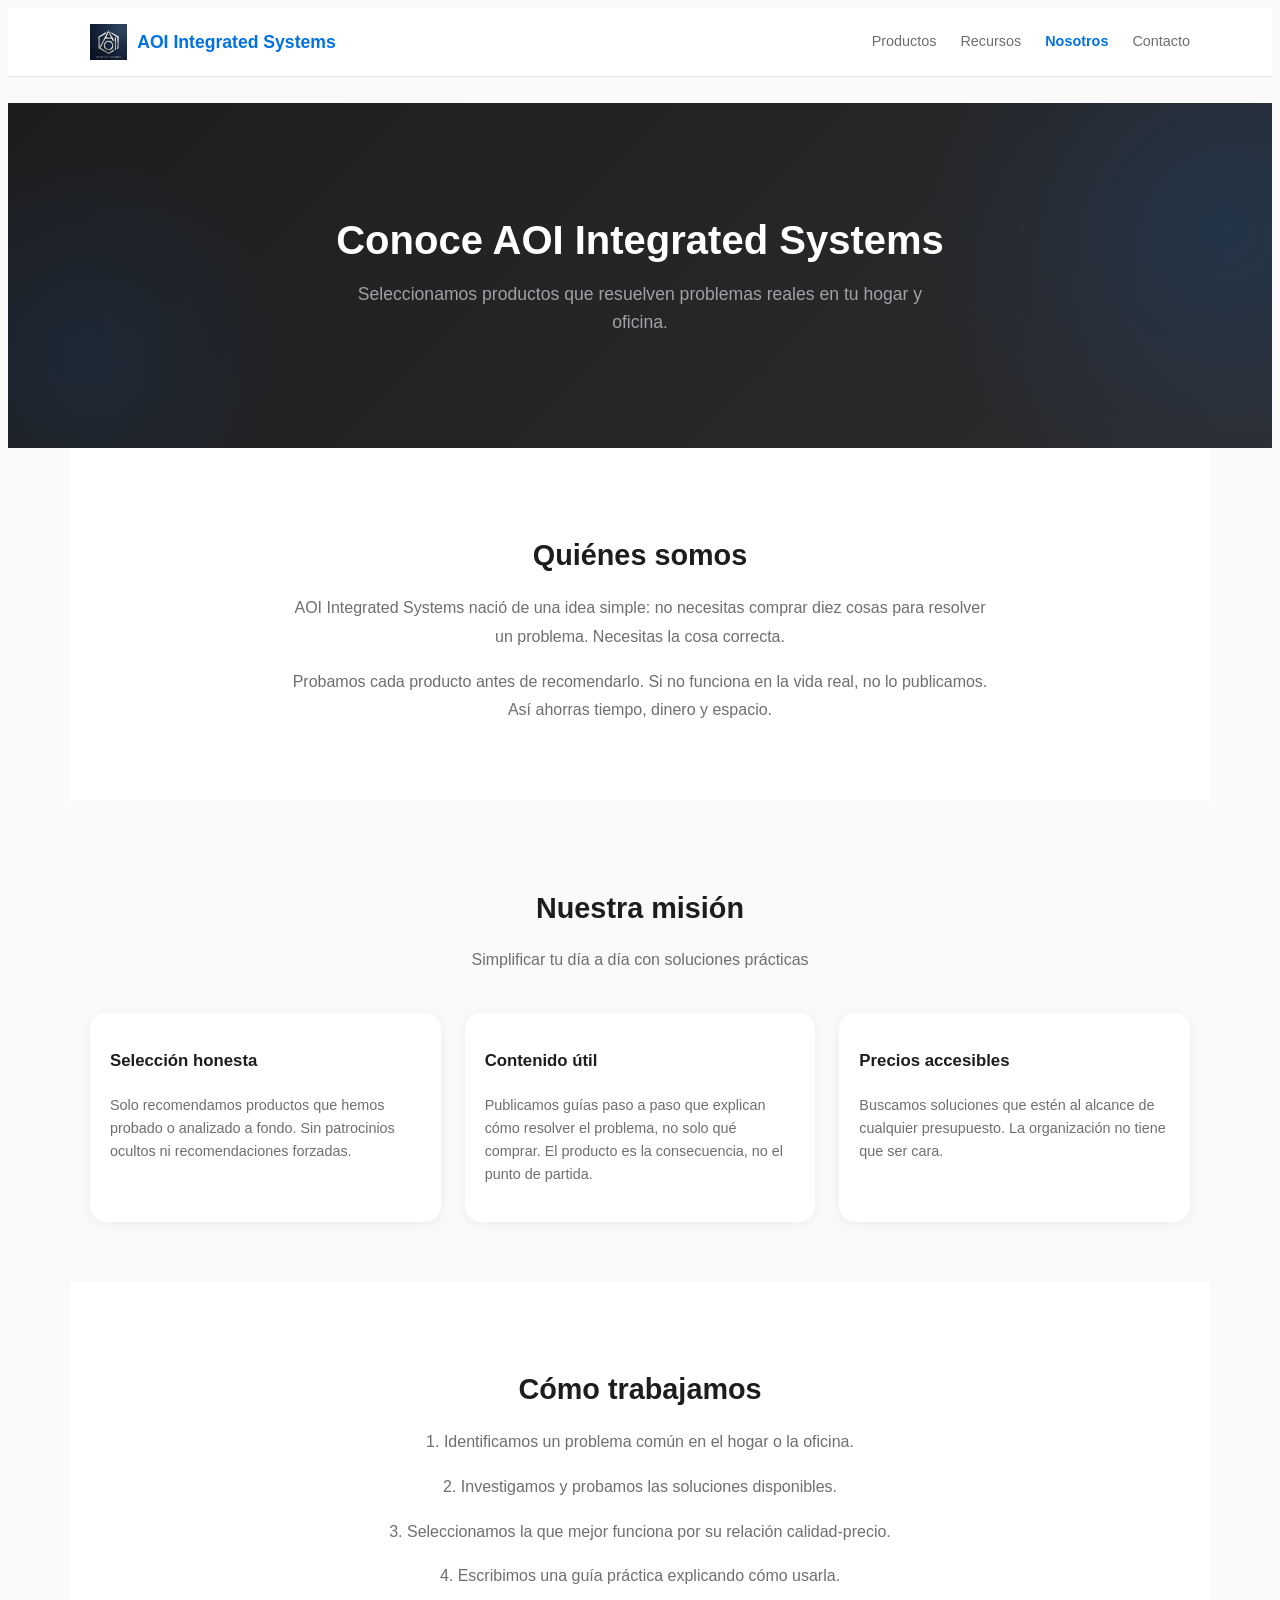
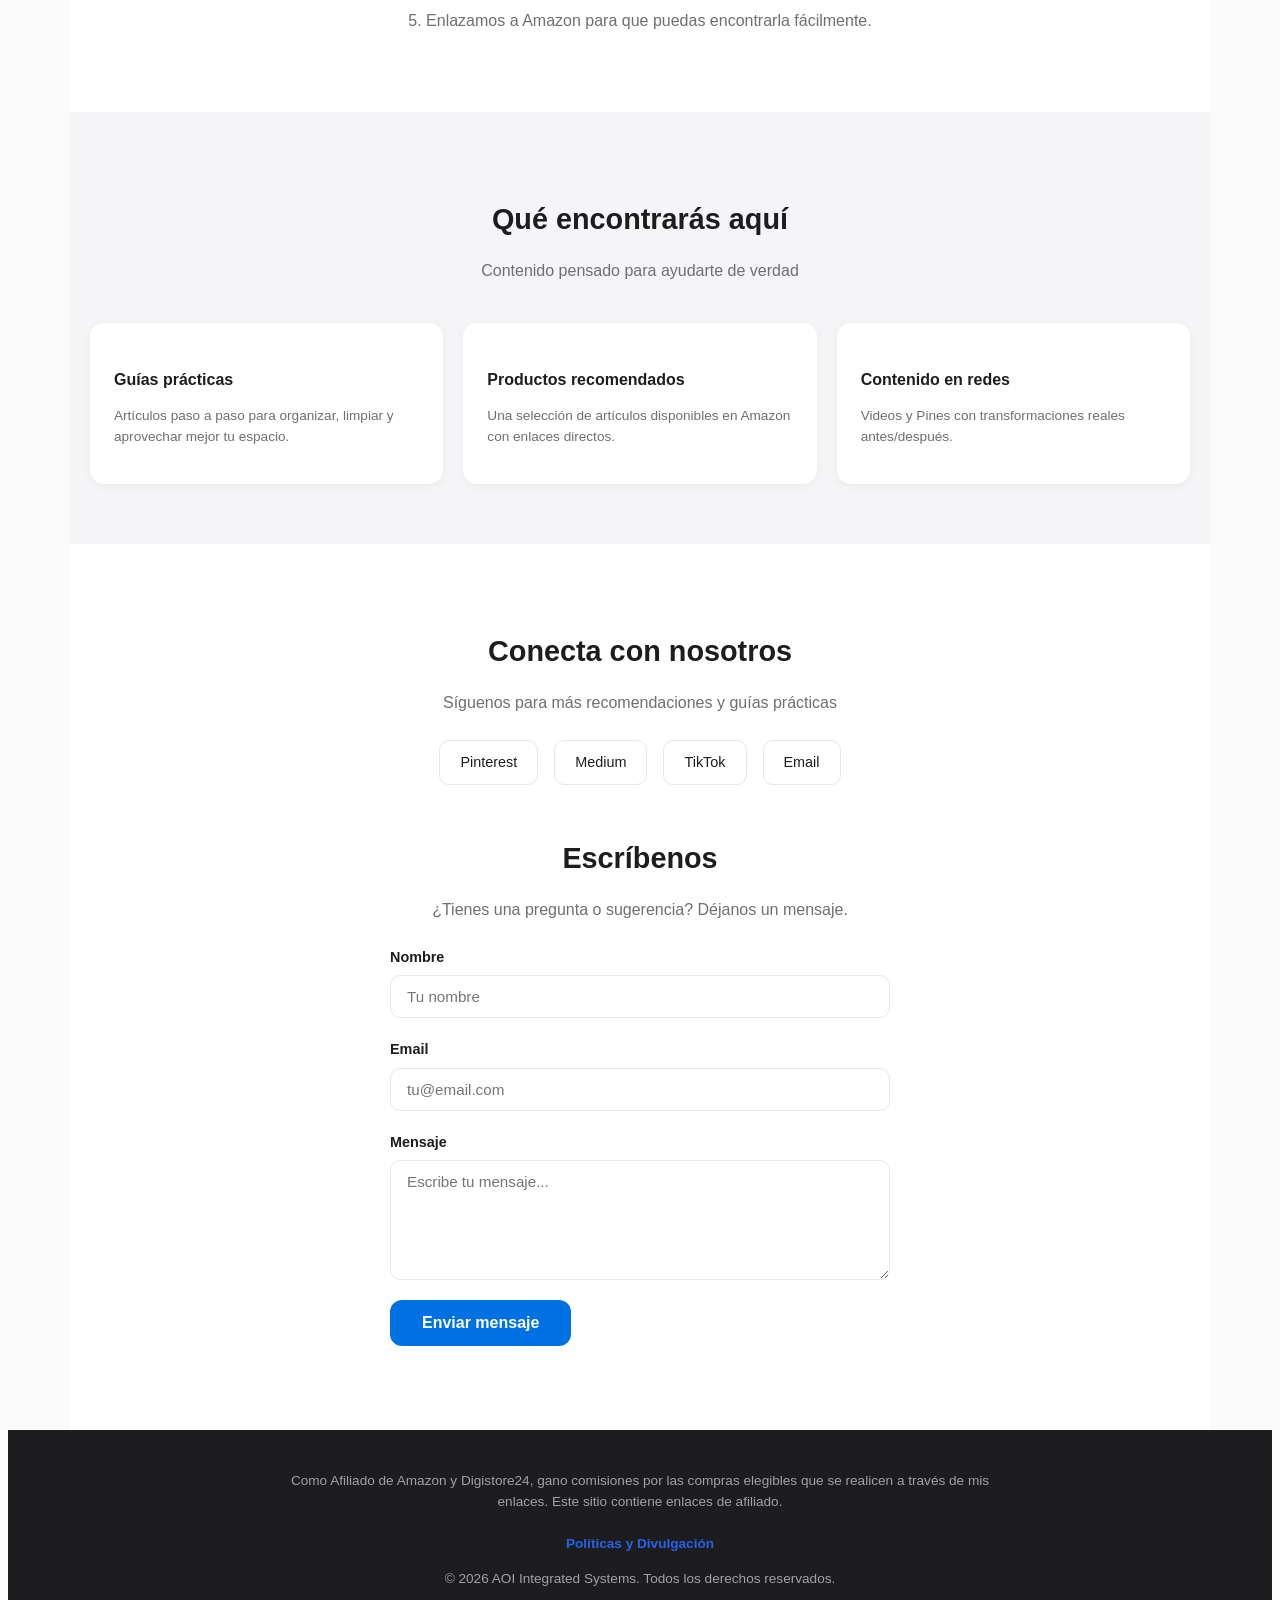
==== commit 4111b970: "ok" ====
--- a/nosotros.html
+++ b/nosotros.html
@@ -1,4 +1,4 @@
-﻿<!DOCTYPE html>
+﻿﻿<!DOCTYPE html>
 <html lang="es">
 <head>
   <!-- Google Tag Manager -->
--- a/css/style.css
+++ b/css/style.css
@@ -1,4 +1,4 @@
-﻿* { margin: 0; padding: 0; box-sizing: border-box; }
+﻿﻿* { margin: 0; padding: 0; box-sizing: border-box; }
 body { font-family: -apple-system, BlinkMacSystemFont, 'Segoe UI', Roboto, sans-serif; background: #fafafa; color: #1d1d1f; line-height: 1.6; }
 a { text-decoration: none; color: inherit; }
 .nav { background: #fff; border-bottom: 1px solid #e5e5ea; position: sticky; top: 0; z-index: 100; }
